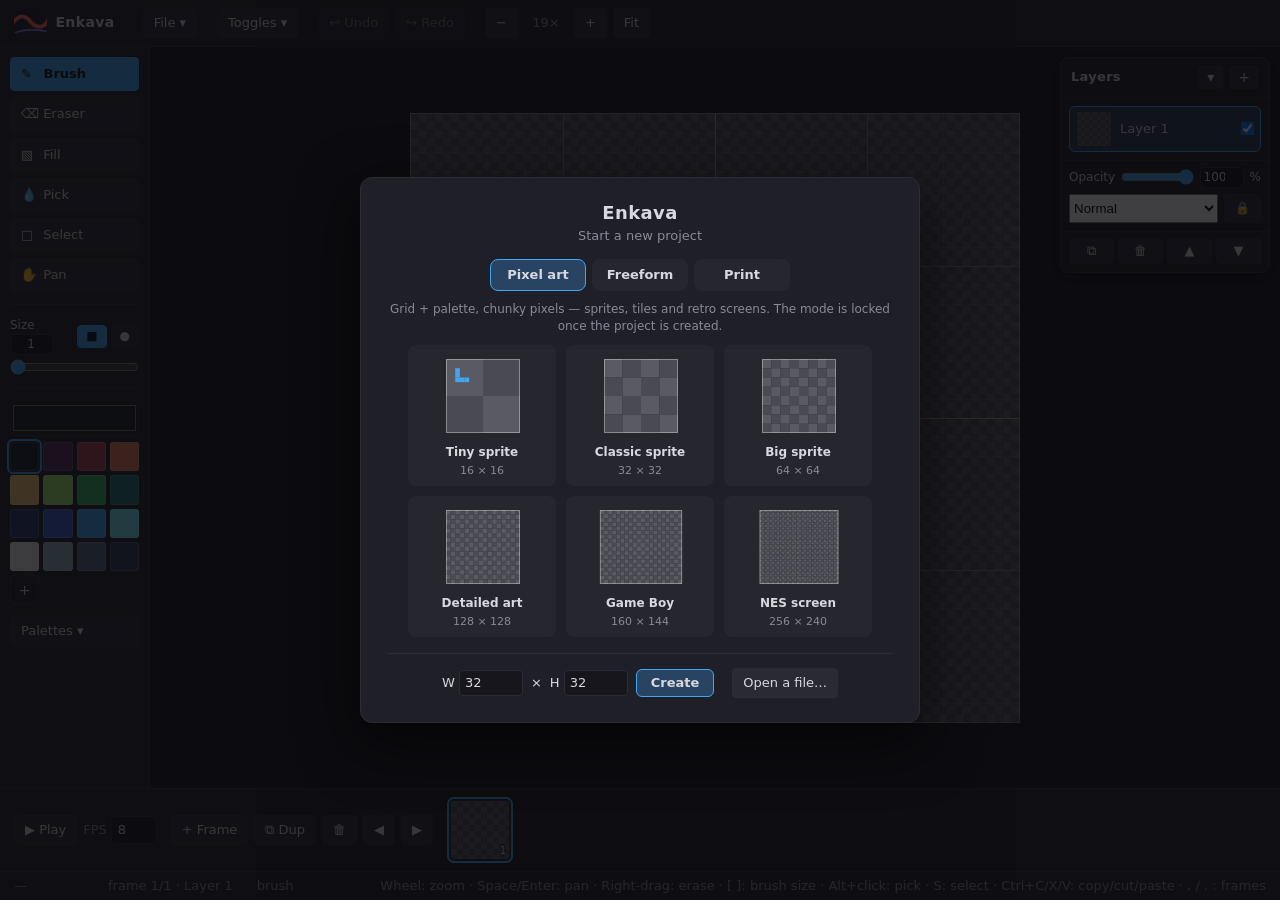
==== app.html @ e66f68aa "Enkava rebrand: landing page, in-app naming, topbar logo, README, LICENSE" ====
<!DOCTYPE html>
<html lang="en">
<head>
<meta charset="utf-8">
<meta name="viewport" content="width=device-width, initial-scale=1">
<title>Enkava</title>
<!-- Inline SVG favicon (the Enkava wave on brand persimmon) — no extra file
     to deploy, and no 404 for /favicon.ico. -->
<link rel="icon" href='data:image/svg+xml,<svg xmlns="http://www.w3.org/2000/svg" viewBox="0 0 32 32"><rect width="32" height="32" rx="7" fill="%23FF5A2C"/><path d="M6 22 C12 10 20 10 26 20" stroke="white" stroke-width="4" fill="none" stroke-linecap="round"/></svg>'>
<link rel="stylesheet" href="style.css">
</head>
<body>
<header id="topbar">
  <h1 id="brand"><img class="brand-logo" src="logo.png" alt=""> Enkava</h1>
  <div class="group" id="file-wrap">
    <button id="btn-file" title="New, save, and load projects">File &#9662;</button>
    <div id="file-menu" hidden>
      <div class="menu-row" id="mode-row" title="Locked once the project is created. Pixel art: grid, palette, chunky pixels. Freeform: smooth painting. Print: freeform sized for paper, with CMYK feedback">
        <label><input type="radio" id="mode-pixel" name="new-mode" checked> Pixel art</label>
        <label><input type="radio" id="mode-free" name="new-mode"> Freeform</label>
        <label><input type="radio" id="mode-print" name="new-mode"> Print</label>
      </div>
      <div class="menu-row" id="print-dpi-row" hidden>
        <label title="Print resolution — 300 DPI is the photo-print standard">DPI
          <select id="sel-print-dpi">
            <option value="150">150</option>
            <option value="300" selected>300</option>
            <option value="600">600</option>
          </select>
        </label>
      </div>
      <select id="sel-preset" title="Common canvas sizes — picking one fills in W and H">
        <option value="">Size preset&hellip;</option>
        <optgroup label="Sprites &amp; tiles">
          <option value="8x8">8 × 8 — tiny sprite / tile</option>
          <option value="16x16">16 × 16 — classic sprite</option>
          <option value="32x32">32 × 32 — standard sprite</option>
          <option value="64x64">64 × 64 — large sprite</option>
          <option value="128x128">128 × 128 — XL sprite / portrait</option>
        </optgroup>
        <optgroup label="Retro screens">
          <option value="160x144">160 × 144 — Game Boy</option>
          <option value="240x160">240 × 160 — Game Boy Advance</option>
          <option value="256x224">256 × 224 — SNES</option>
          <option value="256x240">256 × 240 — NES</option>
          <option value="320x240">320 × 240 — QVGA / early PC</option>
        </optgroup>
        <optgroup label="Modern &amp; HD">
          <option value="320x180">320 × 180 — 16:9 pixel-art scene</option>
          <option value="640x360">640 × 360 — 16:9 scene, large</option>
          <option value="1280x720">1280 × 720 — HD</option>
          <option value="1920x1080">1920 × 1080 — Full HD</option>
          <option value="3840x2160">3840 × 2160 — 4K</option>
          <option value="7680x4320">7680 × 4320 — 8K (max)</option>
        </optgroup>
      </select>
      <div class="menu-row">
        <label>W <input id="inp-w" type="number" min="1" max="7680" value="32"></label>
        <label>H <input id="inp-h" type="number" min="1" max="4320" value="32"></label>
        <button id="btn-new">New</button>
      </div>
      <hr>
      <button id="btn-save" class="menu-item" title="Save project as a JSON file (Ctrl+S)">Save project</button>
      <button id="btn-load" class="menu-item" title="Load a saved project, or import a PNG/JPEG to work from — the image becomes a new project in the mode picked above">Load / import image&hellip;</button>
      <hr>
      <div class="menu-row">
        <button id="btn-export" class="menu-item" title="All frames as one PNG sprite sheet">Export sheet (PNG)</button>
        <label title="Sheet layout: columns per row (0 = all frames in one strip)">Cols <input id="inp-cols" type="number" min="0" max="99" value="0"></label>
      </div>
      <button id="btn-export-gif" class="menu-item" title="Animated GIF at the preview FPS — plays anywhere, but caps at 256 colors with hard transparency (smooth freeform art will band; APNG is the lossless option)">Export GIF</button>
      <button id="btn-export-apng" class="menu-item" title="Animated PNG at the preview FPS — lossless, keeps transparency">Export APNG</button>
      <button id="btn-export-video" class="menu-item" title="Record to MP4 or WebM (whichever this browser encodes); transparency becomes dark gray">Export video</button>
      <button id="btn-export-zip" class="menu-item" title="Each frame as its own PNG, zipped — for video editors and game engines">Export frames (ZIP)</button>
      <input id="inp-file" type="file" accept=".json,application/json,image/png,image/jpeg" hidden>
    </div>
  </div>
  <div class="group" id="toggles-wrap">
    <button id="btn-toggles" title="Show or hide parts of the workspace">Toggles &#9662;</button>
    <div id="toggles-menu" hidden>
      <label title="The tool, brush &amp; color panel on the left"><input type="checkbox" id="chk-show-tools" checked> Tool panel</label>
      <label title="The floating layers panel"><input type="checkbox" id="chk-show-layers" checked> Layers panel</label>
      <label title="The frame strip along the bottom"><input type="checkbox" id="chk-show-anim" checked> Animation panel</label>
      <label title="Small always-playing preview in a floating panel — the main canvas plays too"><input type="checkbox" id="chk-preview"> Preview popup</label>
      <hr>
      <label title="Ghost of the previous frame under the canvas (O)"><input type="checkbox" id="chk-onion-prev" checked> Ghost previous frame</label>
      <label title="Ghost of the next frame too"><input type="checkbox" id="chk-onion-next"> Ghost next frame</label>
      <button id="btn-onion-cfg" class="menu-item" title="Onion skin settings — how many frames to ghost, their opacity, and the prev/next tint colors">Onion settings&hellip;</button>
      <label title="Crosshair guides through the canvas center (X)"><input type="checkbox" id="chk-origin" checked> Origin crosshair</label>
      <label id="proof-row" title="Preview the canvas through a process-ink (CMYK) simulation — approximately how it will look printed"><input type="checkbox" id="chk-proof"> Print proof</label>
      <hr>
      <label title="Ruler along the top edge — the button at its corner switches px / inches / cm"><input type="checkbox" id="chk-ruler-top"> Top ruler</label>
      <label title="Ruler along the bottom edge"><input type="checkbox" id="chk-ruler-bottom"> Bottom ruler</label>
      <label title="Ruler along the left edge"><input type="checkbox" id="chk-ruler-left"> Left ruler</label>
      <label title="Ruler along the right edge"><input type="checkbox" id="chk-ruler-right"> Right ruler</label>
    </div>
  </div>
  <div class="group">
    <button id="btn-undo" title="Undo (Ctrl+Z)" disabled>&#8617; Undo</button>
    <button id="btn-redo" title="Redo (Ctrl+Y)" disabled>&#8618; Redo</button>
  </div>
  <div class="group">
    <button id="btn-zoom-out" title="Zoom out (-)">&minus;</button>
    <span id="zoom-label">16&times;</span>
    <button id="btn-zoom-in" title="Zoom in (+)">+</button>
    <button id="btn-fit" title="Fit canvas to view (0)">Fit</button>
  </div>
</header>
<main>
  <aside id="toolbar">
    <button class="tool active" data-tool="brush" title="Brush (B)"><span class="icon">&#9998;</span> Brush</button>
    <button class="tool" data-tool="eraser" title="Eraser (E)"><span class="icon">&#9003;</span> Eraser</button>
    <button class="tool" data-tool="smudge" title="Smudge (U) — drags the colors already on the layer; the Strength slider sets how far they carry"><span class="icon">&#9757;</span> Smudge</button>
    <button class="tool" data-tool="fill" title="Fill bucket (G)"><span class="icon">&#9639;</span> Fill</button>
    <button class="tool" data-tool="eyedropper" title="Eyedropper (I)"><span class="icon">&#128167;</span> Pick</button>
    <button class="tool" data-tool="select" title="Select a rectangle (S) — drag inside it to move; Ctrl+C/X/V copy/cut/paste onto any frame or layer"><span class="icon">&#9633;</span> Select</button>
    <button class="tool" data-tool="pan" title="Drag the canvas around (H — or hold Space or Enter with any tool)"><span class="icon">&#9995;</span> Pan</button>
    <hr>
    <div id="brush-box" title="Brush &amp; eraser size — [ and ] to adjust">
      <button id="btn-brush-lib" title="Open the brush library — pick a texture brush or import your own tip image">Brush: Round &#9662;</button>
      <div id="brush-row">
        <span>Size <input id="size-num" class="num" type="number" min="1" max="256" value="1"></span>
        <span id="brush-shapes">
          <button id="shape-square" class="shape active" title="Square tip">&#9632;</button>
          <button id="shape-circle" class="shape" title="Round tip">&#9679;</button>
        </span>
      </div>
      <input id="inp-brush-size" type="range" min="1" max="64" value="1">
      <div class="brush-sub free-only" id="opacity-box" title="Stroke opacity — one stroke never builds up past this">
        <span>Opacity <input id="opacity-num" class="num" type="number" min="1" max="100" value="100">%</span>
        <input id="inp-brush-opacity" type="range" min="1" max="100" value="100">
      </div>
      <div class="brush-sub free-only" id="strength-box" hidden title="Smudge strength — how far color drags along the stroke; low is a gentle blur, high pulls a long smear">
        <span>Strength <input id="strength-num" class="num" type="number" min="1" max="100" value="50">%</span>
        <input id="inp-smudge-strength" type="range" min="1" max="100" value="50">
      </div>
      <div class="brush-sub free-only" id="hardness-box" title="Tip edge: 100% = hard round, low = soft airbrush (round brush only)">
        <span>Hardness <input id="hardness-num" class="num" type="number" min="0" max="100" value="80">%</span>
        <input id="inp-brush-hardness" type="range" min="0" max="100" value="80">
      </div>
      <div class="brush-sub free-only" title="Fill tolerance — how far a color may differ from the clicked one and still be filled over (raise it to flow past soft edges)">
        <span>Fill tolerance <input id="tolerance-num" class="num" type="number" min="0" max="100" value="12">%</span>
        <input id="inp-fill-tol" type="range" min="0" max="100" value="12">
      </div>
    </div>
    <hr>
    <label id="color-well" title="Current color">
      <input id="inp-color" type="color" value="#1a1c2c">
    </label>
    <div id="cmyk-readout"></div>
    <div id="palette" title="Left-click: select · Double-click: edit · Drag: reorder · Right-click: remove"></div>
    <!-- Invisible picker for editing a swatch in place (double-click). It sits
         here so the native popup opens next to the strip it's editing. -->
    <input id="inp-swatch-edit" type="color" tabindex="-1" aria-hidden="true">
    <button id="btn-palette-lib" title="Open the palette library — switch, save, and import color palettes">Palettes &#9662;</button>
  </aside>
  <div id="canvas-wrap">
    <canvas id="view"></canvas>
    <button id="ruler-unit-left" class="ruler-unit" hidden title="Left ruler units — click to cycle px / inches / cm">px</button>
    <button id="ruler-unit-top" class="ruler-unit" hidden title="Top ruler units — click to cycle px / inches / cm">px</button>
    <button id="ruler-unit-right" class="ruler-unit" hidden title="Right ruler units — click to cycle px / inches / cm">px</button>
    <button id="ruler-unit-bottom" class="ruler-unit" hidden title="Bottom ruler units — click to cycle px / inches / cm">px</button>
    <div id="select-bar" hidden>
      <span id="sel-dims">
        <label title="Selection width in art pixels — type a value to set it exactly (resizes about the center)">W <input id="inp-sel-w" class="num" type="number" min="1" step="0.1"></label>
        <label title="Selection height in art pixels — type a value to set it exactly (resizes about the center)">H <input id="inp-sel-h" class="num" type="number" min="1" step="0.1"></label>
        <label title="Rotation in degrees — updates live while the knob turns; type a value to set it exactly">&#8736; <input id="inp-sel-angle" class="num" type="number" step="1">&deg;</label>
      </span>
      <button id="btn-sel-rotl" title="Rotate 90&deg; counter-clockwise">&#8634;</button>
      <button id="btn-sel-rotr" title="Rotate 90&deg; clockwise">&#8635;</button>
      <button id="btn-sel-fliph" title="Flip horizontally">&#8596;</button>
      <button id="btn-sel-flipv" title="Flip vertically">&#8597;</button>
      <button id="btn-sel-copy" title="Copy (Ctrl+C)">Copy</button>
      <button id="btn-sel-cut" title="Cut (Ctrl+X)">Cut</button>
      <button id="btn-sel-del" title="Clear the selected pixels (Del)">Clear</button>
      <button id="btn-sel-commit" title="Place the floating selection (Enter, or click outside it)">&#10003;</button>
      <button id="btn-sel-cancel" title="Cancel / deselect (Esc or right-click)">&#10005;</button>
    </div>
    <div id="brush-panel" hidden>
      <div id="brush-head">
        <span>Brushes</span>
        <button id="btn-brush-import" title="Import a PNG or JPEG as a brush tip — white/opaque paints, black/transparent doesn't">+</button>
        <button id="btn-brush-close" title="Close the brush library">&#10005;</button>
      </div>
      <div id="brush-tabs">
        <button id="tab-bitmap" class="active" title="Bitmap brushes paint pixels">Bitmap</button>
        <button id="tab-vector" title="Vector pens record editable strokes on vector layers">Vector</button>
      </div>
      <div id="brush-list"></div>
      <input id="inp-brush-file" type="file" accept="image/png,image/jpeg" hidden>
    </div>
    <div id="palette-panel" hidden>
      <div id="palette-head">
        <span>Palettes</span>
        <button id="btn-pal-import" title="Import a palette file — Lospec .hex (one hex color per line) or GIMP .gpl">+</button>
        <button id="btn-pal-close" title="Close the palette library">&#10005;</button>
      </div>
      <div id="palette-list"></div>
      <div id="palette-foot">
        <button id="btn-pal-new" title="Start a new palette, seeded with the current color">+ New</button>
        <button id="btn-pal-save" title="Save the current swatch strip as a new palette">Save as&#8230;</button>
        <button id="btn-pal-export" title="Download the current strip as a Lospec .hex file">Export</button>
      </div>
      <input id="inp-pal-file" type="file" accept=".hex,.gpl,.txt,text/plain" hidden>
    </div>
    <div id="preview-panel" hidden>
      <div id="preview-head">
        <span>Preview</span>
        <button id="btn-preview-close" title="Close the preview panel">&#10005;</button>
      </div>
      <canvas id="preview"></canvas>
    </div>
    <div id="onion-panel" hidden>
      <div class="onion-row" title="How many neighboring frames to ghost in each direction — farther frames fade progressively">
        <span>Frames <input id="onion-frames-num" class="num" type="number" min="1" max="8" value="1"></span>
        <input id="inp-onion-frames" type="range" min="1" max="8" value="1">
      </div>
      <div class="onion-row" title="How visible the nearest ghost is — farther frames fade down from here">
        <span>Opacity <input id="onion-opacity-num" class="num" type="number" min="5" max="100" value="45">%</span>
        <input id="inp-onion-opacity" type="range" min="5" max="100" value="45">
      </div>
      <div id="onion-colors">
        <label title="Tint for frames BEFORE the current one">Prev <input id="inp-onion-prev-color" type="color" value="#ff5a5a"></label>
        <label title="Tint for frames AFTER the current one">Next <input id="inp-onion-next-color" type="color" value="#5aaaff"></label>
      </div>
    </div>
    <div id="layers-panel">
      <div id="layers-head">
        <span>Layers</span>
        <button id="btn-layers-collapse" title="Collapse / expand the panel">&#9662;</button>
        <button id="btn-layer-add" title="Add a layer above the current one">+</button>
      </div>
      <div id="layers"></div>
      <div id="layer-adjust">
        <label title="This layer's opacity — how strongly it shows over the layers below (all frames)">Opacity
          <input id="inp-layer-opacity" type="range" min="0" max="100" value="100">
          <input id="layer-opacity-num" class="num" type="number" min="0" max="100" value="100">%
        </label>
        <div id="layer-adjust-row">
          <select id="sel-layer-blend" title="Blend mode — how this layer's colors mix with the layers below">
            <option value="normal">Normal</option>
            <option value="multiply">Multiply</option>
            <option value="screen">Screen</option>
            <option value="overlay">Overlay</option>
          </select>
          <button id="btn-layer-lock" title="Alpha lock — paint only lands where this layer already has pixels; transparency can't change">&#128274;</button>
        </div>
      </div>
      <div class="layer-controls">
        <button id="btn-layer-dup" title="Duplicate the current layer">&#10697;</button>
        <button id="btn-layer-del" title="Delete the current layer from every frame">&#128465;</button>
        <button id="btn-layer-up" title="Move the current layer up">&#9650;</button>
        <button id="btn-layer-down" title="Move the current layer down">&#9660;</button>
        <button id="btn-layer-raster" title="Rasterize this vector layer — strokes become plain pixels on every frame (one-way; can't be undone)">&#9998;&#8594;&#9638;</button>
      </div>
    </div>
  </div>
</main>
<div id="framebar">
  <div class="group">
    <button id="btn-play" title="Play / pause the animation in the canvas (P)">&#9654; Play</button>
    <label class="fps" title="Playback speed, frames per second">FPS <input id="inp-fps" type="number" min="1" max="60" value="8"></label>
  </div>
  <div class="group">
    <button id="btn-frame-add" title="Add blank frame after current (N)">+ Frame</button>
    <button id="btn-frame-dup" title="Duplicate current frame (D)">&#10697; Dup</button>
    <button id="btn-frame-del" title="Delete current frame (Del)">&#128465;</button>
    <button id="btn-frame-left" title="Move frame left">&#9664;</button>
    <button id="btn-frame-right" title="Move frame right">&#9654;</button>
  </div>
  <div id="frames"></div>
</div>
<footer id="statusbar">
  <span id="st-coords">&mdash;</span>
  <span id="st-frame">frame 1/1</span>
  <span id="st-tool">brush</span>
  <span id="st-hint">Wheel: zoom &middot; Space/Enter: pan &middot; Right-drag: erase &middot; [ ]: brush size &middot; Alt+click: pick &middot; S: select &middot; Ctrl+C/X/V: copy/cut/paste &middot; , / . : frames</span>
</footer>
<!-- Start screen: shown on boot instead of dropping the user onto a ready-
     made canvas. Picking a preset card (or Create / opening a file) makes
     the project and dismisses it; the app machinery boots underneath. -->
<div id="start-screen" hidden>
  <div id="start-card">
    <h1>Enkava</h1>
    <p id="start-sub">Start a new project</p>
    <div id="start-tabs">
      <button id="start-tab-pixel" class="active">Pixel art</button>
      <button id="start-tab-free">Freeform</button>
      <button id="start-tab-print">Print</button>
    </div>
    <p id="start-blurb"></p>
    <div id="start-print-opts" hidden>
      <label title="How sizes are entered and shown">Units
        <select id="start-unit">
          <option value="in">inches</option>
          <option value="cm">cm</option>
        </select>
      </label>
      <label title="Print resolution — 300 DPI is the standard for photo-quality prints">DPI
        <select id="start-dpi">
          <option value="150">150 draft</option>
          <option value="300" selected>300 standard</option>
          <option value="600">600 fine</option>
        </select>
      </label>
    </div>
    <div id="start-presets"></div>
    <div id="start-custom">
      <label>W <input id="start-w" type="number" min="1" max="7680"></label>
      <span>&times;</span>
      <label>H <input id="start-h" type="number" min="1" max="4320"></label>
      <button id="btn-start-create">Create</button>
      <button id="btn-start-load" title="Open a saved project (.json) or import a PNG / JPEG">Open a file&hellip;</button>
    </div>
  </div>
</div>
<script src="export.js"></script>
<script src="app.js"></script>
</body>
</html>
---- style.css ----
:root {
  --bg: #16161c;
  --panel: #1f1f28;
  --panel-edge: #2c2c38;
  --text: #d8d8e0;
  --text-dim: #8a8a98;
  --accent: #41a6f6;
}

* { margin: 0; padding: 0; box-sizing: border-box; }

html, body { height: 100%; }

body {
  display: flex;
  flex-direction: column;
  background: var(--bg);
  color: var(--text);
  font: 13px/1.4 system-ui, sans-serif;
  user-select: none;
  overflow: hidden;
  /* Touch screens: buttons respond instantly, double-tap can't zoom the
     page. The canvas opts out of ALL browser gestures separately (#view
     touch-action:none) — pinch/pan there is handled by the app itself. */
  touch-action: manipulation;
}

/* ---------- top bar ---------- */
#topbar {
  display: flex;
  align-items: center;
  gap: 20px;
  padding: 8px 14px;
  background: var(--panel);
  border-bottom: 1px solid var(--panel-edge);
}

#topbar h1 {
  display: flex;
  align-items: center;
  gap: 8px;
  font-size: 14px;
  font-weight: 600;
  letter-spacing: 0.4px;
  margin-right: 8px;
}

/* "For now" brand mark: the Enkava wave, shown as a small rounded tile. */
.brand-logo {
  height: 24px;
  width: auto;
  border-radius: 5px;
  display: block;
}

.group {
  display: flex;
  align-items: center;
  gap: 6px;
}

/* pushes this group (and everything after it) to the right edge */
.group.push { margin-left: auto; }

/* ---------- topbar dropdown menus (File, Toggles) ---------- */
#file-wrap, #toggles-wrap { position: relative; }

#file-menu, #toggles-menu {
  position: absolute;
  top: calc(100% + 6px);
  left: 0;
  z-index: 10;
  display: flex;
  flex-direction: column;
  gap: 6px;
  padding: 8px;
  background: var(--panel);
  border: 1px solid var(--panel-edge);
  border-radius: 6px;
  box-shadow: 0 4px 16px rgba(0, 0, 0, 0.5);
  white-space: nowrap;
}

#file-menu[hidden], #toggles-menu[hidden] { display: none; }

#file-menu hr, #toggles-menu hr {
  border: none;
  border-top: 1px solid var(--panel-edge);
}

/* Toggles menu: one checkbox row per hideable panel / canvas guide. */
#toggles-menu label {
  display: flex;
  align-items: center;
  gap: 6px;
  cursor: pointer;
}

#file-menu .menu-row {
  display: flex;
  align-items: center;
  gap: 6px;
}

#file-menu .menu-item, #toggles-menu .menu-item { text-align: left; }

/* New-project mode picker: two radio labels side by side */
#mode-row { justify-content: space-between; }
#mode-row label {
  display: flex;
  align-items: center;
  gap: 4px;
  cursor: pointer;
}

#file-menu select {
  padding: 5px 6px;
  background: var(--bg);
  border: 1px solid var(--panel-edge);
  border-radius: 4px;
  color: var(--text);
  font: inherit;
}

.group label {
  display: flex;
  align-items: center;
  gap: 4px;
  color: var(--text-dim);
}

input[type="number"] {
  width: 52px;
  padding: 4px 6px;
  background: var(--bg);
  border: 1px solid var(--panel-edge);
  border-radius: 4px;
  color: var(--text);
  font: inherit;
}

button {
  padding: 5px 10px;
  background: #2a2a35;
  border: 1px solid var(--panel-edge);
  border-radius: 4px;
  color: var(--text);
  font: inherit;
  cursor: pointer;
}

button:hover:not(:disabled) { background: #343442; }
button:disabled { opacity: 0.4; cursor: default; }

#zoom-label {
  min-width: 44px;
  text-align: center;
  color: var(--text-dim);
  font-variant-numeric: tabular-nums;
}

/* ---------- main layout ---------- */
main {
  flex: 1;
  display: flex;
  min-height: 0;
}

/* Panels hidden from the Toggles menu. Their display:flex rules would beat
   the [hidden] attribute's default styling, so spell it out. */
#toolbar[hidden], #layers-panel[hidden], #framebar[hidden] { display: none; }

#toolbar {
  width: 150px;
  padding: 10px;
  display: flex;
  flex-direction: column;
  gap: 6px;
  background: var(--panel);
  border-right: 1px solid var(--panel-edge);
  overflow-y: auto;
}

#toolbar hr {
  border: none;
  border-top: 1px solid var(--panel-edge);
  margin: 6px 0;
}

.tool {
  text-align: left;
  padding: 7px 10px;
}

.tool .icon { display: inline-block; width: 18px; }

.tool.active {
  background: var(--accent);
  border-color: var(--accent);
  color: #0c0c12;
  font-weight: 600;
}

/* Brush size + tip shape (shared by the brush and eraser tools) */
#brush-box {
  display: flex;
  flex-direction: column;
  gap: 4px;
  font-size: 12px;
}

#brush-row {
  display: flex;
  align-items: center;
  justify-content: space-between;
}

#brush-shapes { display: flex; gap: 4px; }

.shape {
  padding: 2px 8px;
  line-height: 1.4;
}

.shape.active {
  background: var(--accent);
  border-color: var(--accent);
  color: #0c0c12;
}

#inp-brush-size {
  width: 100%;
  margin: 0;
  accent-color: var(--accent);
}

/* Freeform-only stroke settings; pixel mode hides them (and freeform hides
   the square/circle tip toggle — freeform tips are always round). */
.brush-sub {
  display: none;
  flex-direction: column;
  gap: 2px;
}
body.mode-free .brush-sub { display: flex; }
body.mode-free #brush-shapes { display: none; }

.brush-sub input[type="range"] {
  width: 100%;
  margin: 0;
  accent-color: var(--accent);
}

#color-well input[type="color"] {
  width: 100%;
  height: 36px;
  padding: 0;
  border: 1px solid var(--panel-edge);
  border-radius: 4px;
  background: none;
  cursor: pointer;
}

#palette {
  display: grid;
  grid-template-columns: repeat(4, 1fr);
  gap: 4px;
}

.swatch {
  aspect-ratio: 1;
  padding: 0;
  border: 1px solid rgba(255, 255, 255, 0.15);
  border-radius: 3px;
}

.swatch.active {
  outline: 2px solid var(--accent);
  outline-offset: 1px;
}

/* ---------- floating preview popup (playback happens in the main canvas;
              this optional panel is a small always-visible loop monitor) ---------- */
#preview-panel {
  position: absolute;
  left: 10px;
  bottom: 10px;
  width: 200px;
  display: flex;
  flex-direction: column;
  background: rgba(31, 31, 40, 0.95);
  border: 1px solid var(--panel-edge);
  border-radius: 8px;
  box-shadow: 0 4px 16px rgba(0, 0, 0, 0.5);
  z-index: 6;
  overflow: hidden;
}

#preview-panel[hidden] { display: none; }

#preview-head {
  display: flex;
  align-items: center;
  gap: 6px;
  padding: 6px 10px;
  border-bottom: 1px solid var(--panel-edge);
  cursor: grab;        /* the header doubles as the panel's drag handle */
  touch-action: none;
}

#preview-head:active { cursor: grabbing; }

#preview-head span {
  flex: 1;
  font-weight: 600;
  letter-spacing: 0.3px;
}

#preview-head button {
  padding: 2px 8px;
  font-size: 14px;
  line-height: 1.2;
}

#preview {
  width: 100%;
  /* canvas keeps its own aspect ratio; upscale stays crisp */
  image-rendering: pixelated;
  background: repeating-conic-gradient(#4a4a52 0% 25%, #5a5a63 0% 50%) 0 0 / 12px 12px;
}

/* Freeform projects interpolate the preview instead of showing fat pixels. */
#preview.smooth { image-rendering: auto; }

/* ---------- selection action bar ---------- */
#select-bar {
  position: absolute;
  top: 10px;
  left: 50%;
  transform: translateX(-50%);
  display: flex;
  gap: 4px;
  padding: 6px 8px;
  background: rgba(31, 31, 40, 0.95);
  border: 1px solid var(--panel-edge);
  border-radius: 8px;
  box-shadow: 0 4px 16px rgba(0, 0, 0, 0.5);
  z-index: 5;
  white-space: nowrap;
}

#select-bar[hidden] { display: none; }

#select-bar button {
  padding: 4px 8px;
  font-size: 13px;
}

/* W / H / angle readout + manual entry — freeform only (typing a size would
   resample pixel art, which that mode deliberately never does). */
#sel-dims {
  display: none;
  align-items: center;
  gap: 8px;
  margin-right: 6px;
  color: var(--text-dim);
}

body.mode-free #sel-dims { display: flex; }

#sel-dims label {
  display: flex;
  align-items: center;
  gap: 4px;
  white-space: nowrap;
}

/* ---------- slider number boxes (exact-value entry on every slider) ---------- */
input.num {
  width: 44px;
  padding: 1px 3px;
  font: inherit;
  font-size: 12px;
  text-align: right;
  color: var(--text);
  background: rgba(0, 0, 0, 0.35);
  border: 1px solid var(--panel-edge);
  border-radius: 4px;
}

input.num:focus {
  outline: none;
  border-color: var(--accent);
}

/* ---------- brush library panel (floating overlay, Procreate-style) ---------- */
#brush-panel {
  position: absolute;
  top: 10px;
  left: 10px;
  width: 208px;
  max-height: calc(100% - 20px);
  display: flex;
  flex-direction: column;
  background: rgba(31, 31, 40, 0.95);
  border: 1px solid var(--panel-edge);
  border-radius: 8px;
  box-shadow: 0 4px 16px rgba(0, 0, 0, 0.5);
  z-index: 6; /* above the layers panel when they overlap */
  overflow: hidden;
}

#brush-panel[hidden] { display: none; }

#brush-head {
  display: flex;
  align-items: center;
  gap: 6px;
  padding: 8px 10px;
  border-bottom: 1px solid var(--panel-edge);
  cursor: grab;        /* the header doubles as the panel's drag handle */
  touch-action: none;
}

#brush-head:active { cursor: grabbing; }

#brush-head span {
  flex: 1;
  font-weight: 600;
  letter-spacing: 0.3px;
}

#brush-head button {
  padding: 2px 8px;
  font-size: 14px;
  line-height: 1.2;
}

/* Bitmap / Vector engine tabs (Phase 8a) — segmented control under the
   header; the active side gets the accent card treatment like brush rows. */
#brush-tabs {
  display: flex;
  gap: 4px;
  padding: 6px 8px 0;
}

#brush-tabs button {
  flex: 1;
  padding: 4px 0;
  font-size: 12px;
  font-weight: 600;
  background: #26262f;
  border: 1px solid transparent;
  border-radius: 6px;
}

#brush-tabs button:hover { background: #2a2a35; }

#brush-tabs button.active {
  background: rgba(65, 166, 246, 0.28);
  border-color: var(--accent);
}

#brush-list {
  display: flex;
  flex-direction: column;
  gap: 6px;
  padding: 8px;
  overflow-y: auto;
}

#brush-list .brush {
  position: relative;
  padding: 4px 6px 6px;
  border: 1px solid transparent;
  border-radius: 6px;
  background: #26262f; /* dark card so the white stroke swatch reads */
  cursor: pointer;
}

#brush-list .brush:hover { background: #2a2a35; }

#brush-list .brush.active {
  background: rgba(65, 166, 246, 0.28); /* the Procreate-blue selected card */
  border-color: var(--accent);
}

#brush-list .brush span {
  display: block;
  margin-bottom: 2px;
  font-size: 12px;
  font-weight: 600;
}

#brush-list .brush-swatch {
  display: block;
  width: 100%;
}

#brush-list .brush-del {
  position: absolute;
  top: 4px;
  right: 4px;
  padding: 0 6px;
  font-size: 11px;
  line-height: 1.6;
}

/* The library opener lives in the brush box, freeform only. */
#btn-brush-lib {
  display: none;
  width: 100%;
  margin-bottom: 6px;
  text-align: left;
}

body.mode-free #btn-brush-lib { display: block; }

/* Rasterize-layer is a vector-layer command — freeform projects only. */
#btn-layer-raster { display: none; }
body.mode-free #btn-layer-raster { display: inline-block; }

/* ---------- palette library panel (to-do #8) — the brush library's twin ---------- */

/* The strip ends in an explicit "+ add current color" cell: named palettes
   are curated (painting no longer appends — see addUsedColor), so adding
   a color has to be a deliberate act. */
.swatch-add {
  background: none;
  font-size: 14px;
  line-height: 1;
  border-style: dashed;
}

/* Drop-slot highlight while a swatch is being drag-reordered. */
.swatch.drop {
  outline: 2px dashed var(--accent);
  outline-offset: 1px;
}

/* The in-place swatch editor: invisible but NOT display:none — some
   browsers refuse to open a picker for an element that has no box. */
#inp-swatch-edit {
  position: absolute;
  width: 1px;
  height: 1px;
  opacity: 0;
  pointer-events: none;
  border: 0;
  padding: 0;
}

#btn-palette-lib {
  width: 100%;
  margin-top: 6px;
  text-align: left;
}

#palette-panel {
  position: absolute;
  top: 10px;
  left: 10px;
  width: 208px;
  max-height: calc(100% - 20px);
  display: flex;
  flex-direction: column;
  background: rgba(31, 31, 40, 0.95);
  border: 1px solid var(--panel-edge);
  border-radius: 8px;
  box-shadow: 0 4px 16px rgba(0, 0, 0, 0.5);
  z-index: 6; /* same layer as the brush panel — last opened wins by DOM order */
  overflow: hidden;
}

#palette-panel[hidden] { display: none; }

#palette-head {
  display: flex;
  align-items: center;
  gap: 6px;
  padding: 8px 10px;
  border-bottom: 1px solid var(--panel-edge);
  cursor: grab;        /* the header doubles as the panel's drag handle */
  touch-action: none;
}

#palette-head:active { cursor: grabbing; }

#palette-head span {
  flex: 1;
  font-weight: 600;
  letter-spacing: 0.3px;
}

#palette-head button {
  padding: 2px 8px;
  font-size: 14px;
  line-height: 1.2;
}

#palette-list {
  display: flex;
  flex-direction: column;
  gap: 6px;
  padding: 8px;
  overflow-y: auto;
}

#palette-list .pal {
  position: relative;
  padding: 4px 6px 6px;
  border: 1px solid transparent;
  border-radius: 6px;
  background: #26262f;
  cursor: pointer;
}

#palette-list .pal:hover { background: #2a2a35; }

#palette-list .pal.active {
  background: rgba(65, 166, 246, 0.28); /* the Procreate-blue selected card */
  border-color: var(--accent);
}

#palette-list .pal > span {
  display: block;
  margin-bottom: 3px;
  font-size: 12px;
  font-weight: 600;
}

#palette-list .pal-chips {
  display: flex;
  flex-wrap: wrap;
  gap: 2px;
  font-size: 11px;
  color: #888;
}

#palette-list .pal-chips i {
  width: 10px;
  height: 10px;
  border-radius: 2px;
  border: 1px solid rgba(255, 255, 255, 0.12);
}

#palette-list .pal-del {
  position: absolute;
  top: 4px;
  right: 4px;
  padding: 0 6px;
  font-size: 11px;
  line-height: 1.6;
}

#palette-foot {
  display: flex;
  gap: 4px;
  padding: 8px;
  border-top: 1px solid var(--panel-edge);
}

#palette-foot button {
  flex: 1;
  padding: 4px 0;
  font-size: 11px;
}

/* ---- Start screen: modal project chooser shown on boot ---- */

#start-screen {
  position: fixed;
  inset: 0;
  z-index: 50;               /* above every floating panel */
  display: flex;
  align-items: center;
  justify-content: center;
  background: rgba(10, 10, 14, 0.78);
}

#start-screen[hidden] { display: none; }

#start-card {
  width: min(560px, 92vw);
  max-height: 92vh;
  overflow-y: auto;
  padding: 22px 26px 24px;
  background: var(--panel);
  border: 1px solid var(--panel-edge);
  border-radius: 12px;
  box-shadow: 0 18px 60px rgba(0, 0, 0, 0.55);
  text-align: center;
}

#start-card h1 { font-size: 18px; letter-spacing: 0.4px; }

#start-sub {
  margin: 2px 0 14px;
  color: var(--text-dim);
}

#start-tabs {
  display: flex;
  gap: 6px;
  max-width: 300px;
  margin: 0 auto 10px;
}

#start-tabs button {
  flex: 1;
  padding: 6px 0;
  font-size: 13px;
  font-weight: 600;
  background: #26262f;
  border: 1px solid transparent;
  border-radius: 8px;
}

#start-tabs button:hover { background: #2a2a35; }

#start-tabs button.active {
  background: rgba(65, 166, 246, 0.28);
  border-color: var(--accent);
}

#start-blurb {
  min-height: 2.6em;
  margin-bottom: 10px;
  color: var(--text-dim);
  font-size: 12px;
}

#start-presets {
  display: flex;
  flex-wrap: wrap;
  gap: 10px;
  justify-content: center;
  margin-bottom: 16px;
}

#start-presets .start-preset {
  width: 148px;
  padding: 8px 8px 6px;
  background: #26262f;
  border: 1px solid transparent;
  border-radius: 8px;
  cursor: pointer;
}

#start-presets .start-preset:hover {
  background: #2a2a35;
  border-color: var(--accent);
}

#start-presets .start-preset canvas {
  display: block;
  margin: 0 auto 6px;
}

#start-presets .start-preset b {
  display: block;
  font-size: 12px;
}

#start-presets .start-preset span {
  color: var(--text-dim);
  font-size: 11px;
}

#start-custom {
  display: flex;
  align-items: center;
  justify-content: center;
  gap: 8px;
  border-top: 1px solid var(--panel-edge);
  padding-top: 14px;
}

#start-custom input {
  width: 64px;
  padding: 3px 5px;
}

#start-print-opts {
  display: flex;
  justify-content: center;
  gap: 16px;
  margin-bottom: 10px;
  color: var(--text-dim);
  font-size: 12px;
}

#start-print-opts[hidden] { display: none; }

/* CMYK ink readout under the color well — print projects only. */
#cmyk-readout {
  display: none;
  margin-top: 4px;
  font-size: 11px;
  color: var(--text-dim);
  text-align: center;
}

body.intent-print #cmyk-readout { display: block; }

/* The soft-proof toggle only means something on print projects. (Extra
   specificity: the generic #toggles-menu label rule would win otherwise.) */
#toggles-menu #proof-row { display: none; }
body.intent-print #toggles-menu #proof-row { display: flex; }

/* ---- Ruler unit buttons: one per enabled ruler, at that ruler's corner
   (each ruler owns a different corner so all four can coexist). ---- */
.ruler-unit {
  position: absolute;
  z-index: 6;
  width: 24px;
  height: 22px;
  padding: 0;
  font-size: 10px;
  color: var(--text-dim);
  background: #26262f;
  border: 1px solid var(--panel-edge);
  border-radius: 4px;
}

.ruler-unit:hover { color: var(--text); border-color: var(--accent); }

#ruler-unit-left   { left: 0; top: 0; }         /* left ruler → top-left */
#ruler-unit-top    { right: 0; top: 0; }        /* top ruler → top-right */
#ruler-unit-right  { right: 0; bottom: 0; }     /* right ruler → bottom-right */
#ruler-unit-bottom { left: 0; bottom: 0; }      /* bottom ruler → bottom-left */

/* Playback hides editing chrome — the drawn rulers pause, buttons too. */
#canvas-wrap.playing .ruler-unit { display: none; }

#btn-start-create {
  background: rgba(65, 166, 246, 0.28);
  border: 1px solid var(--accent);
  border-radius: 6px;
  padding: 4px 14px;
  font-weight: 600;
}

#btn-start-load { margin-left: 10px; }

/* The smudge tool only exists in freeform mode. */
body:not(.mode-free) .tool[data-tool="smudge"] { display: none; }

/* JS hides the hardness slider for texture brushes; without this the
   body.mode-free display rule would win over the hidden attribute. */
body.mode-free .brush-sub[hidden] { display: none; }

/* ---------- layers panel (floating overlay, Procreate-style) ---------- */
#layers-panel {
  position: absolute;
  top: 10px;
  right: 10px;
  width: 210px;
  max-height: calc(100% - 20px);
  display: flex;
  flex-direction: column;
  background: rgba(31, 31, 40, 0.95);
  border: 1px solid var(--panel-edge);
  border-radius: 8px;
  box-shadow: 0 4px 16px rgba(0, 0, 0, 0.5);
  z-index: 5;
  overflow: hidden;
}

#layers-head {
  display: flex;
  align-items: center;
  gap: 6px;
  padding: 8px 10px;
  border-bottom: 1px solid var(--panel-edge);
  cursor: grab;        /* the header doubles as the panel's drag handle */
  touch-action: none;  /* let pointer events drive the drag on touch too */
}

#layers-head:active { cursor: grabbing; }

#layers-head span {
  flex: 1;
  font-weight: 600;
  letter-spacing: 0.3px;
}

#layers-head button {
  padding: 2px 8px;
  font-size: 14px;
  line-height: 1.2;
}

#layers-panel.collapsed #layers,
#layers-panel.collapsed #layer-adjust,
#layers-panel.collapsed .layer-controls { display: none; }
#layers-panel.collapsed #layers-head { border-bottom: none; }

#layers {
  display: flex;
  flex-direction: column;
  gap: 4px;
  padding: 8px;
  overflow-y: auto;
}

#layers .layer {
  display: flex;
  align-items: center;
  gap: 8px;
  padding: 4px 6px;
  border: 1px solid transparent;
  border-radius: 6px;
  cursor: pointer;
}

#layers .layer:hover { background: #2a2a35; }

#layers .layer.active {
  background: rgba(65, 166, 246, 0.22);
  border-color: var(--accent);
}

#layers .layer-thumb {
  image-rendering: pixelated;
  /* mini transparency checker behind the layer's content */
  background: repeating-conic-gradient(#4a4a52 0% 25%, #5a5a63 0% 50%) 0 0 / 8px 8px;
  border: 1px solid var(--panel-edge);
  border-radius: 3px;
  flex-shrink: 0;
}

#layers .layer span {
  flex: 1;
  overflow: hidden;
  text-overflow: ellipsis;
  white-space: nowrap;
}

/* Compact non-default markers on a row: "50% M 🔒". The name span flexes;
   badges must not, or long names would squeeze them out entirely. */
#layers .layer .layer-badges {
  flex: none;
  font-size: 10px;
  color: var(--text-dim);
}

/* Appearance controls for the SELECTED layer (opacity / blend / alpha lock) */
#layer-adjust {
  display: flex;
  flex-direction: column;
  gap: 6px;
  padding: 6px 8px 8px;
  border-top: 1px solid var(--panel-edge);
  font-size: 12px;
}

#layer-adjust label {
  display: flex;
  align-items: center;
  gap: 6px;
}

#layer-adjust input[type="range"] {
  flex: 1;
  min-width: 0;
  accent-color: var(--accent);
}

#layer-adjust b {
  width: 34px;
  text-align: right;
  font-weight: 600;
}

#layer-adjust-row {
  display: flex;
  gap: 6px;
}

#sel-layer-blend { flex: 1; }

#btn-layer-lock.active {
  background: var(--accent);
  border-color: var(--accent);
  color: #0c0c12;
}

.layer-controls {
  display: flex;
  gap: 4px;
  padding: 6px 8px 8px;
  border-top: 1px solid var(--panel-edge);
}

.layer-controls button {
  flex: 1;
  padding: 3px 0;
}

/* ---------- canvas ---------- */
#canvas-wrap {
  flex: 1;
  position: relative;
  overflow: hidden;
  background: var(--bg);
}

#view {
  display: block;
  cursor: crosshair;
  touch-action: none;
}

#canvas-wrap.panning #view,
#canvas-wrap.pan-tool #view { cursor: grab; }
#canvas-wrap.panning-active #view { cursor: grabbing; }

/* ---------- onion-skin settings popover ---------- */
/* Anchored bottom-right of the canvas area, right above the framebar's
   Onion… button that opens it. */
#onion-panel {
  position: absolute;
  right: 10px;
  bottom: 10px;
  width: 190px;
  display: flex;
  flex-direction: column;
  gap: 10px;
  padding: 10px 12px;
  background: rgba(31, 31, 40, 0.95);
  border: 1px solid var(--panel-edge);
  border-radius: 8px;
  box-shadow: 0 4px 16px rgba(0, 0, 0, 0.5);
  z-index: 6;
}

#onion-panel[hidden] { display: none; }

.onion-row {
  display: flex;
  flex-direction: column;
  gap: 4px;
  color: var(--text-dim);
}

.onion-row input[type="range"] { width: 100%; }

#onion-colors {
  display: flex;
  gap: 14px;
  color: var(--text-dim);
}

#onion-colors label {
  display: flex;
  align-items: center;
  gap: 6px;
  cursor: pointer;
}

#onion-colors input[type="color"] {
  width: 34px;
  height: 22px;
  padding: 0;
  border: 1px solid var(--panel-edge);
  border-radius: 4px;
  background: none;
  cursor: pointer;
}

/* ---------- frame strip ---------- */
#framebar {
  display: flex;
  align-items: center;
  gap: 14px;
  padding: 8px 14px;
  background: var(--panel);
  border-top: 1px solid var(--panel-edge);
}

#frames {
  display: flex;
  gap: 6px;
  flex: 1;
  overflow-x: auto;
  padding: 3px;
}

.frame {
  position: relative;
  display: flex;
  align-items: center;
  justify-content: center;
  width: 60px;
  height: 60px;
  flex: 0 0 auto;
  /* mini transparency checker behind each thumbnail */
  background: repeating-conic-gradient(#4a4a52 0% 25%, #5a5a63 0% 50%) 0 0 / 12px 12px;
  border: 1px solid var(--panel-edge);
  padding: 0;
}

.frame canvas { image-rendering: pixelated; }

.frame.active {
  outline: 2px solid var(--accent);
  outline-offset: 1px;
}

/* The frame the player is currently showing — gold, so it can't be confused
   with the blue "being edited" outline while the loop runs. */
.frame.playing {
  outline: 2px solid #ffc83c;
  outline-offset: 1px;
}

.frame span {
  position: absolute;
  bottom: 1px;
  right: 3px;
  font-size: 10px;
  color: var(--text);
  text-shadow: 0 0 3px #000, 0 0 3px #000;
  pointer-events: none;
}

/* Transport controls (playback lives in the main canvas). */
#framebar .fps {
  display: flex;
  align-items: center;
  gap: 4px;
  color: var(--text-dim);
}

#framebar .fps input { width: 46px; }

/* ---------- status bar ---------- */
#statusbar {
  display: flex;
  gap: 24px;
  padding: 5px 14px;
  background: var(--panel);
  border-top: 1px solid var(--panel-edge);
  color: var(--text-dim);
  font-variant-numeric: tabular-nums;
}

#st-coords { min-width: 70px; }
#st-hint { margin-left: auto; }
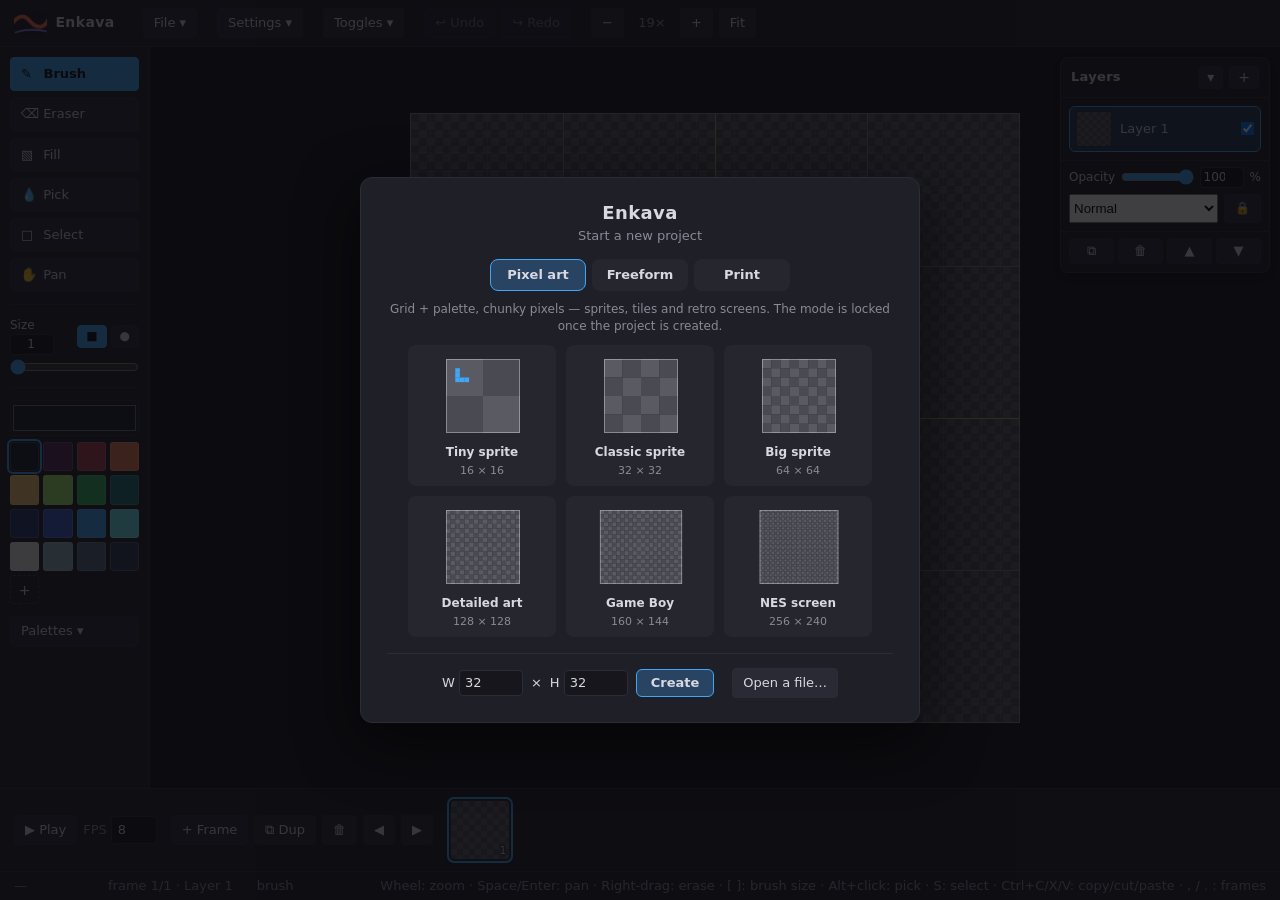
==== commit 45dbd47a: "Vector Tier 1 (styling, width profile, smooth/simplify, curve rendering) + stale vector selection fi" ====
--- a/app.html
+++ b/app.html
@@ -74,6 +74,12 @@
       <input id="inp-file" type="file" accept=".json,application/json,image/png,image/jpeg" hidden>
     </div>
   </div>
+  <div class="group" id="settings-wrap">
+    <button id="btn-settings" title="Editor preferences">Settings &#9662;</button>
+    <div id="settings-menu" hidden>
+      <label title="OFF (default): Undo/Redo only affect the layer and frame you're working on — each plane keeps its own history. ON: Undo/Redo step through your whole edit history across every layer and frame."><input type="checkbox" id="chk-undo-across"> Undo across layers/frames</label>
+    </div>
+  </div>
   <div class="group" id="toggles-wrap">
     <button id="btn-toggles" title="Show or hide parts of the workspace">Toggles &#9662;</button>
     <div id="toggles-menu" hidden>
@@ -159,21 +165,63 @@
     <button id="ruler-unit-top" class="ruler-unit" hidden title="Top ruler units — click to cycle px / inches / cm">px</button>
     <button id="ruler-unit-right" class="ruler-unit" hidden title="Right ruler units — click to cycle px / inches / cm">px</button>
     <button id="ruler-unit-bottom" class="ruler-unit" hidden title="Bottom ruler units — click to cycle px / inches / cm">px</button>
-    <div id="select-bar" hidden>
-      <span id="sel-dims">
-        <label title="Selection width in art pixels — type a value to set it exactly (resizes about the center)">W <input id="inp-sel-w" class="num" type="number" min="1" step="0.1"></label>
-        <label title="Selection height in art pixels — type a value to set it exactly (resizes about the center)">H <input id="inp-sel-h" class="num" type="number" min="1" step="0.1"></label>
-        <label title="Rotation in degrees — updates live while the knob turns; type a value to set it exactly">&#8736; <input id="inp-sel-angle" class="num" type="number" step="1">&deg;</label>
-      </span>
-      <button id="btn-sel-rotl" title="Rotate 90&deg; counter-clockwise">&#8634;</button>
-      <button id="btn-sel-rotr" title="Rotate 90&deg; clockwise">&#8635;</button>
-      <button id="btn-sel-fliph" title="Flip horizontally">&#8596;</button>
-      <button id="btn-sel-flipv" title="Flip vertically">&#8597;</button>
-      <button id="btn-sel-copy" title="Copy (Ctrl+C)">Copy</button>
-      <button id="btn-sel-cut" title="Cut (Ctrl+X)">Cut</button>
-      <button id="btn-sel-del" title="Clear the selected pixels (Del)">Clear</button>
-      <button id="btn-sel-commit" title="Place the floating selection (Enter, or click outside it)">&#10003;</button>
-      <button id="btn-sel-cancel" title="Cancel / deselect (Esc or right-click)">&#10005;</button>
+    <div id="sel-bar-stack">
+      <div id="select-bar" hidden>
+        <span id="sel-dims">
+          <label title="Selection width in art pixels — type a value to set it exactly (resizes about the center)">W <input id="inp-sel-w" class="num" type="number" min="1" step="0.1"></label>
+          <label title="Selection height in art pixels — type a value to set it exactly (resizes about the center)">H <input id="inp-sel-h" class="num" type="number" min="1" step="0.1"></label>
+          <label title="Rotation in degrees — updates live while the knob turns; type a value to set it exactly">&#8736; <input id="inp-sel-angle" class="num" type="number" step="1">&deg;</label>
+        </span>
+        <button id="btn-sel-rotl" title="Rotate 90&deg; counter-clockwise">&#8634;</button>
+        <button id="btn-sel-rotr" title="Rotate 90&deg; clockwise">&#8635;</button>
+        <button id="btn-sel-fliph" title="Flip horizontally">&#8596;</button>
+        <button id="btn-sel-flipv" title="Flip vertically">&#8597;</button>
+        <button id="btn-sel-copy" title="Copy (Ctrl+C)">Copy</button>
+        <button id="btn-sel-cut" title="Cut (Ctrl+X)">Cut</button>
+        <button id="btn-sel-del" title="Clear the selected pixels (Del)">Clear</button>
+        <button id="btn-sel-commit" title="Place the floating selection (Enter, or click outside it)">&#10003;</button>
+        <button id="btn-sel-cancel" title="Cancel / deselect (Esc or right-click)">&#10005;</button>
+      </div>
+      <!-- Second bar: vector-stroke controls, stacked under the transform bar
+           and shown only when vector strokes are selected (keeps each pill
+           narrow instead of one overflowing row). -->
+      <div id="vec-bar" hidden>
+        <span id="vec-style-sel" class="vec-style">
+          <span class="vs-grp" data-kind="cap"><span class="vs-label">Cap</span>
+            <button class="vs-btn" data-val="round" title="Round cap — a half-disc at each stroke end">R</button>
+            <button class="vs-btn" data-val="butt" title="Flat (butt) cap — flush with the end point">F</button>
+            <button class="vs-btn" data-val="square" title="Square cap — flat, extended past the end by the stroke radius">S</button>
+          </span>
+          <span class="vs-grp" data-kind="join"><span class="vs-label">Join</span>
+            <button class="vs-btn" data-val="round" title="Round join — corners rounded off">R</button>
+            <button class="vs-btn" data-val="miter" title="Miter join — sharp pointed corners">M</button>
+            <button class="vs-btn" data-val="bevel" title="Bevel join — corners flattened">B</button>
+          </span>
+          <span class="vs-grp vs-dash"><span class="vs-label">Dash</span>
+            <input class="vs-dash-on num" type="number" min="0" step="1" title="Dash length in pixels (blank or 0 = solid line)">
+            <input class="vs-dash-off num" type="number" min="0" step="1" title="Gap length in pixels between dashes">
+          </span>
+        </span>
+        <span id="vec-width-sel" class="vec-widths">
+          <span class="vs-grp"><span class="vs-label">Taper</span>
+            <button class="vs-btn vw-preset" data-profile="uniform" title="Uniform — flatten to the base thickness everywhere">Even</button>
+            <button class="vs-btn vw-preset" data-profile="in" title="Taper in — thin at the start, full at the end">In</button>
+            <button class="vs-btn vw-preset" data-profile="out" title="Taper out — full at the start, thin at the end">Out</button>
+            <button class="vs-btn vw-preset" data-profile="both" title="Swell — thin at both ends, full in the middle">Swell</button>
+          </span>
+          <button id="btn-vec-width" class="vs-btn vw-toggle" title="Width edit — turn the control dots into thickness handles: drag ⟂ to fatten or thin (or just hold Alt while dragging a dot)">Width</button>
+        </span>
+        <span id="vec-clean-sel" class="vec-widths">
+          <span class="vs-grp"><span class="vs-label">Path</span>
+            <button id="btn-vec-curve" class="vs-btn vw-toggle" title="Curve — render the stroke as a smooth spline through its nodes instead of straight segments">Curve</button>
+            <button id="btn-vec-smooth" class="vs-btn vw-preset" title="Smooth — average out jitter along the path (press again for more)">Smooth</button>
+            <button id="btn-vec-simplify" class="vs-btn vw-preset" title="Simplify — drop redundant points within the tolerance, keeping the shape">Simplify</button>
+          </span>
+          <span class="vs-grp"><span class="vs-label">Tol</span>
+            <input id="inp-vec-tol" class="num" type="number" min="0.1" step="0.5" value="2" title="Simplify tolerance in pixels — higher removes more points">
+          </span>
+        </span>
+      </div>
     </div>
     <div id="brush-panel" hidden>
       <div id="brush-head">
@@ -185,6 +233,22 @@
         <button id="tab-bitmap" class="active" title="Bitmap brushes paint pixels">Bitmap</button>
         <button id="tab-vector" title="Vector pens record editable strokes on vector layers">Vector</button>
       </div>
+      <span id="vec-style-panel" class="vec-style" hidden>
+        <span class="vs-grp" data-kind="cap"><span class="vs-label">Cap</span>
+          <button class="vs-btn" data-val="round" title="Round cap — a half-disc at each stroke end">R</button>
+          <button class="vs-btn" data-val="butt" title="Flat (butt) cap — flush with the end point">F</button>
+          <button class="vs-btn" data-val="square" title="Square cap — flat, extended past the end by the stroke radius">S</button>
+        </span>
+        <span class="vs-grp" data-kind="join"><span class="vs-label">Join</span>
+          <button class="vs-btn" data-val="round" title="Round join — corners rounded off">R</button>
+          <button class="vs-btn" data-val="miter" title="Miter join — sharp pointed corners">M</button>
+          <button class="vs-btn" data-val="bevel" title="Bevel join — corners flattened">B</button>
+        </span>
+        <span class="vs-grp vs-dash"><span class="vs-label">Dash</span>
+          <input class="vs-dash-on num" type="number" min="0" step="1" title="Dash length in pixels (blank or 0 = solid line)">
+          <input class="vs-dash-off num" type="number" min="0" step="1" title="Gap length in pixels between dashes">
+        </span>
+      </span>
       <div id="brush-list"></div>
       <input id="inp-brush-file" type="file" accept="image/png,image/jpeg" hidden>
     </div>
--- a/style.css
+++ b/style.css
@@ -62,10 +62,10 @@
 /* pushes this group (and everything after it) to the right edge */
 .group.push { margin-left: auto; }
 
-/* ---------- topbar dropdown menus (File, Toggles) ---------- */
-#file-wrap, #toggles-wrap { position: relative; }
-
-#file-menu, #toggles-menu {
+/* ---------- topbar dropdown menus (File, Settings, Toggles) ---------- */
+#file-wrap, #settings-wrap, #toggles-wrap { position: relative; }
+
+#file-menu, #settings-menu, #toggles-menu {
   position: absolute;
   top: calc(100% + 6px);
   left: 0;
@@ -81,15 +81,15 @@
   white-space: nowrap;
 }
 
-#file-menu[hidden], #toggles-menu[hidden] { display: none; }
+#file-menu[hidden], #settings-menu[hidden], #toggles-menu[hidden] { display: none; }
 
 #file-menu hr, #toggles-menu hr {
   border: none;
   border-top: 1px solid var(--panel-edge);
 }
 
-/* Toggles menu: one checkbox row per hideable panel / canvas guide. */
-#toggles-menu label {
+/* Toggles & Settings menus: one checkbox row per option. */
+#toggles-menu label, #settings-menu label {
   display: flex;
   align-items: center;
   gap: 6px;
@@ -332,23 +332,36 @@
 #preview.smooth { image-rendering: auto; }
 
 /* ---------- selection action bar ---------- */
-#select-bar {
+/* The selection HUD is a vertical stack of pills, centered at the top: the
+   transform bar always, plus a second vector-stroke bar under it when strokes
+   are selected — so neither row has to overflow sideways under the panels. */
+#sel-bar-stack {
   position: absolute;
   top: 10px;
   left: 50%;
   transform: translateX(-50%);
   display: flex;
+  flex-direction: column;
+  align-items: center;
+  gap: 6px;
+  z-index: 5;
+}
+
+#select-bar, #vec-bar {
+  display: flex;
+  align-items: center;
   gap: 4px;
   padding: 6px 8px;
   background: rgba(31, 31, 40, 0.95);
   border: 1px solid var(--panel-edge);
   border-radius: 8px;
   box-shadow: 0 4px 16px rgba(0, 0, 0, 0.5);
-  z-index: 5;
   white-space: nowrap;
 }
 
-#select-bar[hidden] { display: none; }
+#vec-bar { gap: 8px; }
+
+#select-bar[hidden], #vec-bar[hidden] { display: none; }
 
 #select-bar button {
   padding: 4px 8px;
@@ -391,6 +404,42 @@
   outline: none;
   border-color: var(--accent);
 }
+
+/* ---------- vector stroke style controls (caps / joins / dashes, 9a) --------
+   Two identical `.vec-style` groups: one inline in the select bar (shown when
+   vector strokes are selected), one as a row under the brush panel's Vector
+   tab (sets the default for new strokes). Buttons mirror the Procreate-blue
+   selected look used by the tabs and library cards. */
+.vec-style { display: flex; align-items: center; gap: 8px; }
+.vec-style[hidden] { display: none; }
+#vec-style-panel { flex-wrap: wrap; padding: 8px 8px 0; } /* its own panel row */
+.vs-grp { display: flex; align-items: center; gap: 3px; }
+.vs-label { font-size: 11px; color: var(--text-dim); margin-right: 1px; }
+.vs-btn {
+  width: 22px;
+  padding: 3px 0;
+  font-size: 12px;
+  font-weight: 600;
+  text-align: center;
+  color: var(--text);
+  background: #26262f;
+  border: 1px solid transparent;
+  border-radius: 5px;
+  cursor: pointer;
+}
+.vs-btn:hover { background: #2a2a35; }
+.vs-btn.active {
+  background: rgba(65, 166, 246, 0.28);
+  border-color: var(--accent);
+}
+.vs-dash input.num { width: 40px; }
+
+/* Width-profile row (9b): taper/swell presets + the Width toggle. Same look
+   as the style buttons, but these carry text labels so they auto-size. */
+.vec-widths { display: flex; align-items: center; gap: 8px; }
+.vec-widths[hidden] { display: none; }
+.vw-preset, .vw-toggle { width: auto; padding: 3px 7px; }
+.vw-toggle.active { background: rgba(244, 160, 32, 0.30); border-color: #f4a020; }
 
 /* ---------- brush library panel (floating overlay, Procreate-style) ---------- */
 #brush-panel {
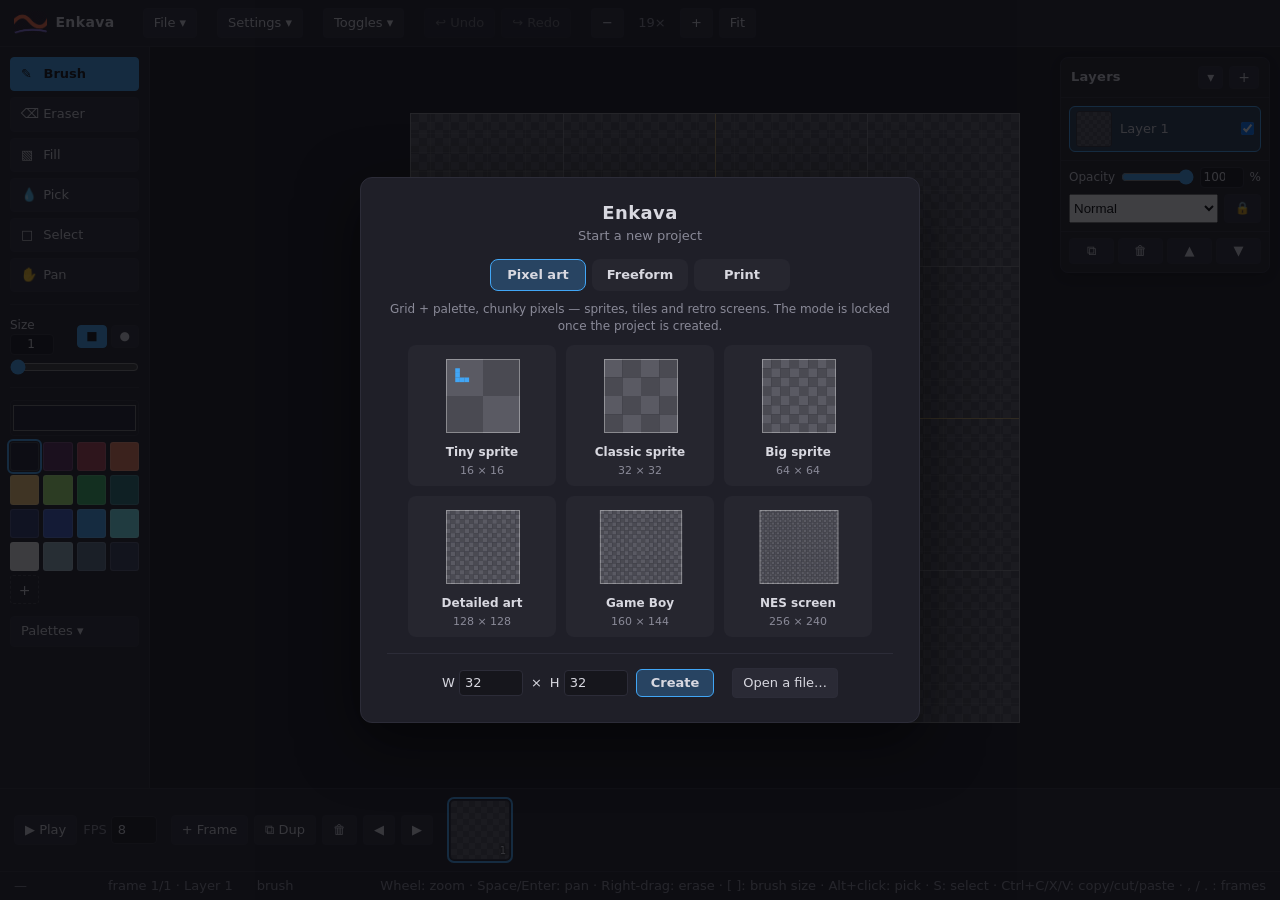
==== commit 93ce3c00: "Social cards, SEO foundation, and the Calivo rebrand fix" ====
--- a/app.html
+++ b/app.html
@@ -3,7 +3,30 @@
 <head>
 <meta charset="utf-8">
 <meta name="viewport" content="width=device-width, initial-scale=1">
-<title>Enkava</title>
+<!-- The editor is a real landing target too — people link straight to it, and
+     it is the page that ranks for "online <tool> editor" style queries, so it
+     gets its own title/description/card rather than inheriting nothing. Kept
+     short enough to stay readable as a browser tab label. -->
+<title>Enkava — Draw, Paint &amp; Animate Online</title>
+<meta name="description" content="The Enkava editor: paint, pixel art, vector drawing and frame-by-frame animation in your browser. Free, no download, no account — your art never leaves your machine.">
+<link rel="canonical" href="https://enkava.com/app.html">
+<meta name="robots" content="index, follow, max-image-preview:large">
+<meta name="theme-color" content="#FF5A2C">
+
+<meta property="og:type" content="website">
+<meta property="og:site_name" content="Enkava">
+<meta property="og:url" content="https://enkava.com/app.html">
+<meta property="og:title" content="Enkava — Draw, Paint &amp; Animate Online">
+<meta property="og:description" content="Paint, pixel art, vector drawing and frame-by-frame animation — free, in your browser. No download, no account.">
+<meta property="og:image" content="https://enkava.com/og-image.png">
+<meta property="og:image:width" content="1200">
+<meta property="og:image:height" content="630">
+<meta property="og:image:alt" content="Enkava — draw, animate, export.">
+<meta name="twitter:card" content="summary_large_image">
+<meta name="twitter:title" content="Enkava — Draw, Paint &amp; Animate Online">
+<meta name="twitter:description" content="Paint, pixel art, vector drawing and frame-by-frame animation — free, in your browser.">
+<meta name="twitter:image" content="https://enkava.com/og-image.png">
+
 <!-- Inline SVG favicon (the Enkava wave on brand persimmon) — no extra file
      to deploy, and no 404 for /favicon.ico. -->
 <link rel="icon" href='data:image/svg+xml,<svg xmlns="http://www.w3.org/2000/svg" viewBox="0 0 32 32"><rect width="32" height="32" rx="7" fill="%23FF5A2C"/><path d="M6 22 C12 10 20 10 26 20" stroke="white" stroke-width="4" fill="none" stroke-linecap="round"/></svg>'>
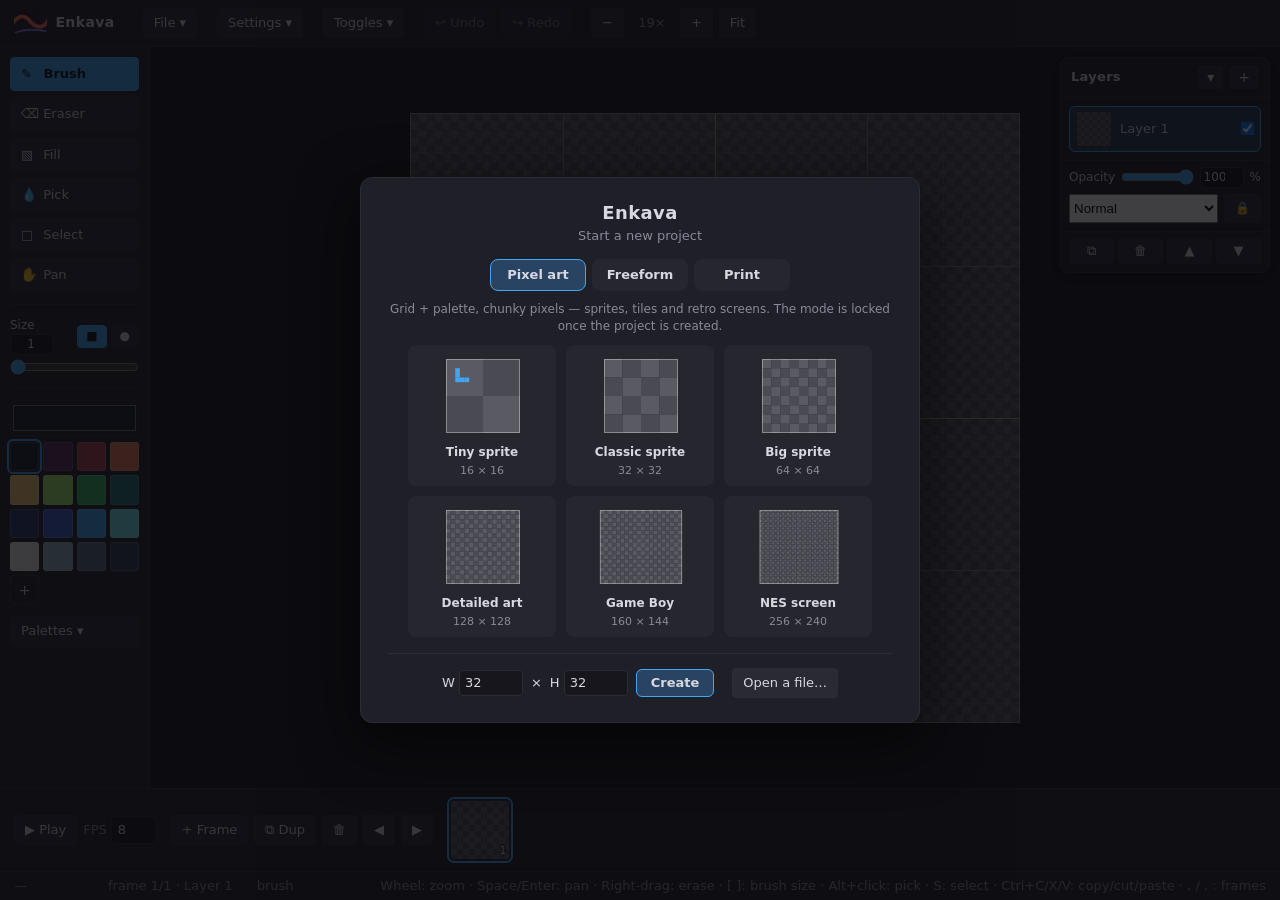
==== commit 6d32792b: "Deploy workspace commit f5bde29" ====
--- a/app.html
+++ b/app.html
@@ -369,6 +369,18 @@
   <div id="start-card">
     <h1>Enkava</h1>
     <p id="start-sub">Start a new project</p>
+    <!-- Crash recovery (Phase 11). Hidden unless the autosave store holds a
+         project from a previous session — a card here rather than a modal, so
+         it never gets in the way of someone who wanted a fresh canvas. -->
+    <div id="start-recover" hidden>
+      <img id="recover-thumb" alt="">
+      <div id="recover-text">
+        <strong>Continue where you left off</strong>
+        <span id="recover-meta"></span>
+      </div>
+      <button id="btn-recover">Continue</button>
+      <button id="btn-recover-discard" title="Discard the recovered work">&#10005;</button>
+    </div>
     <div id="start-tabs">
       <button id="start-tab-pixel" class="active">Pixel art</button>
       <button id="start-tab-free">Freeform</button>
--- a/style.css
+++ b/style.css
@@ -179,6 +179,70 @@
   background: var(--panel);
   border-right: 1px solid var(--panel-edge);
   overflow-y: auto;
+}
+
+/* ---------- scrollable panels ---------- */
+/* Every panel that can overflow shares one custom scrollbar so the OS default
+   (an opaque white bar) never clashes with the dark UI. Applies to the tool
+   panel, brush/palette lists, the New-project card, the layers list, and the
+   horizontal frame strip. */
+
+/* Firefox: thin bar tinted to the panel edge over an invisible track. This is
+   guarded so it ONLY applies where ::-webkit-scrollbar is unsupported —
+   setting scrollbar-color/-width in Chromium/Edge silently disables the
+   ::-webkit-scrollbar styling below, which is the app's actual target. */
+@supports not selector(::-webkit-scrollbar) {
+  #toolbar, #brush-list, #palette-list, #start-card, #layers, #frames {
+    scrollbar-width: thin;
+    scrollbar-color: var(--panel-edge) transparent;
+  }
+}
+
+/* Chromium/Edge (the app's target): paint the scrollbar to match the panel.
+   Defining these pseudo-elements also opts out of the fade-out overlay bar in
+   favor of an always-visible one. The thumb is the panel-edge color; its 2px
+   border is TRANSPARENT (not a fixed panel color) with background-clip so each
+   container's own background shows through as inset padding — that keeps the
+   floating-pill look correct over panels of different shades AND the light
+   checkerboard frame strip. Brightens toward the dim-text tone on hover; the
+   track stays transparent so only the thumb shows. width+height cover both the
+   vertical panels and the horizontal frame strip in one rule. */
+#toolbar::-webkit-scrollbar,
+#brush-list::-webkit-scrollbar,
+#palette-list::-webkit-scrollbar,
+#start-card::-webkit-scrollbar,
+#layers::-webkit-scrollbar,
+#frames::-webkit-scrollbar {
+  width: 10px;
+  height: 10px;
+}
+#toolbar::-webkit-scrollbar-track,
+#brush-list::-webkit-scrollbar-track,
+#palette-list::-webkit-scrollbar-track,
+#start-card::-webkit-scrollbar-track,
+#layers::-webkit-scrollbar-track,
+#frames::-webkit-scrollbar-track {
+  background: transparent;
+}
+#toolbar::-webkit-scrollbar-thumb,
+#brush-list::-webkit-scrollbar-thumb,
+#palette-list::-webkit-scrollbar-thumb,
+#start-card::-webkit-scrollbar-thumb,
+#layers::-webkit-scrollbar-thumb,
+#frames::-webkit-scrollbar-thumb {
+  background: var(--panel-edge);
+  border-radius: 5px;
+  border: 2px solid transparent;
+  background-clip: padding-box;
+}
+#toolbar::-webkit-scrollbar-thumb:hover,
+#brush-list::-webkit-scrollbar-thumb:hover,
+#palette-list::-webkit-scrollbar-thumb:hover,
+#start-card::-webkit-scrollbar-thumb:hover,
+#layers::-webkit-scrollbar-thumb:hover,
+#frames::-webkit-scrollbar-thumb:hover {
+  background: var(--text-dim);
+  background-clip: padding-box;
 }
 
 #toolbar hr {
@@ -747,6 +811,61 @@
   color: var(--text-dim);
 }
 
+/* ---- Crash recovery card (Phase 11) ----
+   Sits above the New-project tabs, accented so it reads as "your work is
+   safe" rather than as another preset. Hidden entirely when the autosave
+   store is empty, which is the common case. */
+/* `display: flex` is an author rule and would otherwise beat the UA's
+   [hidden] { display: none }, leaving an empty card on screen for the common
+   case of nothing to recover. */
+#start-recover[hidden] { display: none; }
+#start-recover {
+  display: flex;
+  align-items: center;
+  gap: 10px;
+  margin: 0 0 14px;
+  padding: 8px 10px;
+  text-align: left;
+  background: #26262f;
+  border: 1px solid var(--accent);
+  border-radius: 8px;
+}
+#recover-thumb {
+  width: 46px;
+  height: 46px;
+  object-fit: contain;
+  flex: none;
+  border-radius: 4px;
+  /* The art may be transparent or light, so give it the canvas checkerboard's
+     dark neutral rather than letting it vanish into the card. */
+  background: #1b1b22;
+}
+#recover-text {
+  display: flex;
+  flex-direction: column;
+  gap: 2px;
+  min-width: 0;
+  flex: 1;
+}
+#recover-text strong { font-size: 13px; }
+#recover-meta {
+  font-size: 11px;
+  color: var(--text-dim);
+}
+#btn-recover {
+  flex: none;
+  padding: 5px 12px;
+  font-weight: 600;
+  background: var(--accent);
+  border-color: var(--accent);
+  color: #fff;
+}
+#btn-recover-discard {
+  flex: none;
+  padding: 5px 8px;
+  color: var(--text-dim);
+}
+
 #start-tabs {
   display: flex;
   gap: 6px;
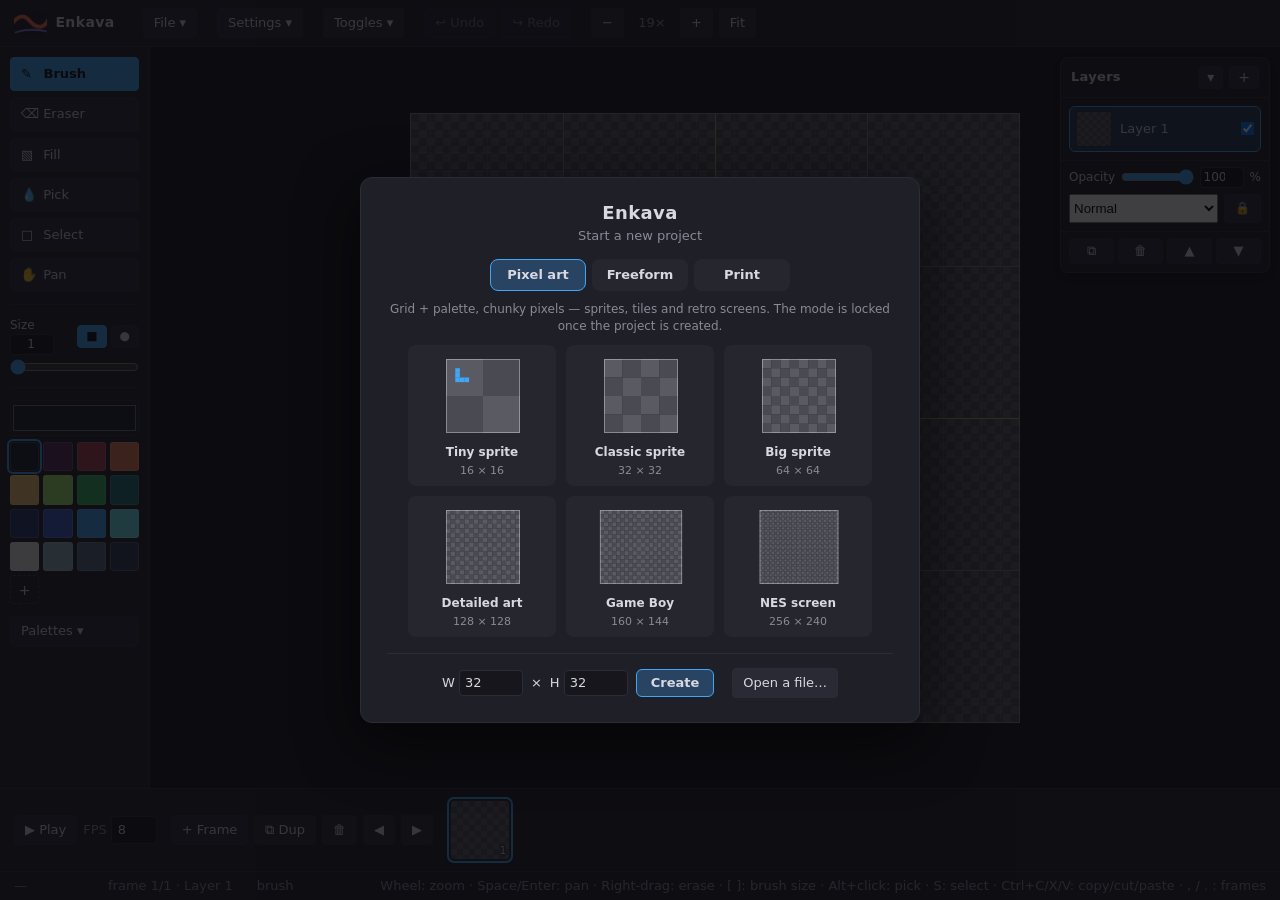
==== commit c6b43ab3: "Phase 12: real vector — Pen tool, fills, shapes, crisp zoom, SVG import/export, PDF export" ====
--- a/app.html
+++ b/app.html
@@ -94,7 +94,9 @@
       <button id="btn-export-apng" class="menu-item" title="Animated PNG at the preview FPS — lossless, keeps transparency">Export APNG</button>
       <button id="btn-export-video" class="menu-item" title="Record to MP4 or WebM (whichever this browser encodes); transparency becomes dark gray">Export video</button>
       <button id="btn-export-zip" class="menu-item" title="Each frame as its own PNG, zipped — for video editors and game engines">Export frames (ZIP)</button>
-      <input id="inp-file" type="file" accept=".json,application/json,image/png,image/jpeg" hidden>
+      <button id="btn-export-svg" class="menu-item" title="This frame as SVG — vector layers stay real editable paths (Illustrator, Affinity, Figma, Inkscape); raster layers ride along as embedded PNGs">Export frame (SVG)</button>
+      <button id="btn-export-pdf" class="menu-item" title="This frame as print-ready PDF — vector layers stay real paths, so it prints at the press's resolution rather than the canvas's">Export frame (PDF)</button>
+      <input id="inp-file" type="file" accept=".json,application/json,image/png,image/jpeg,.svg,image/svg+xml" hidden>
     </div>
   </div>
   <div class="group" id="settings-wrap">
@@ -141,6 +143,8 @@
     <button class="tool" data-tool="smudge" title="Smudge (U) — drags the colors already on the layer; the Strength slider sets how far they carry"><span class="icon">&#9757;</span> Smudge</button>
     <button class="tool" data-tool="fill" title="Fill bucket (G)"><span class="icon">&#9639;</span> Fill</button>
     <button class="tool" data-tool="eyedropper" title="Eyedropper (I)"><span class="icon">&#128167;</span> Pick</button>
+    <button class="tool" data-tool="pen" title="Pen — click to place anchors, click-drag for smooth curves; click the first anchor to close. Esc or right-click finishes the path. (Vector layers)"><span class="icon">&#10000;</span> Pen</button>
+    <button class="tool" data-tool="shape" title="Shapes — drag out a rectangle, ellipse, polygon or star (stay live-editable by their parameters). Shift = square/regular, Alt = from centre. (Vector layers)"><span class="icon">&#9645;</span> Shape</button>
     <button class="tool" data-tool="select" title="Select a rectangle (S) — drag inside it to move; Ctrl+C/X/V copy/cut/paste onto any frame or layer"><span class="icon">&#9633;</span> Select</button>
     <button class="tool" data-tool="pan" title="Drag the canvas around (H — or hold Space or Enter with any tool)"><span class="icon">&#9995;</span> Pan</button>
     <hr>
@@ -170,6 +174,18 @@
         <span>Fill tolerance <input id="tolerance-num" class="num" type="number" min="0" max="100" value="12">%</span>
         <input id="inp-fill-tol" type="range" min="0" max="100" value="12">
       </div>
+    </div>
+    <div id="shape-box" hidden>
+      <div id="shape-types">
+        <button class="shape-type active" data-shape="rect" title="Rectangle">&#9645;</button>
+        <button class="shape-type" data-shape="ellipse" title="Ellipse">&#9711;</button>
+        <button class="shape-type" data-shape="polygon" title="Polygon">&#11040;</button>
+        <button class="shape-type" data-shape="star" title="Star">&#9733;</button>
+      </div>
+      <div class="shape-param" data-for="polygon" hidden><span>Sides <input id="shape-sides" class="num" type="number" min="3" max="100" value="5"></span></div>
+      <div class="shape-param" data-for="star" hidden><span>Points <input id="shape-points" class="num" type="number" min="3" max="100" value="5"></span></div>
+      <div class="shape-param" data-for="star" hidden><span>Inner <input id="shape-inner" class="num" type="number" min="5" max="95" value="50">%</span></div>
+      <div class="shape-param" data-for="rect"><span>Corner <input id="shape-corner" class="num" type="number" min="0" max="9999" value="0"></span></div>
     </div>
     <hr>
     <label id="color-well" title="Current color">
@@ -225,6 +241,14 @@
             <input class="vs-dash-off num" type="number" min="0" step="1" title="Gap length in pixels between dashes">
           </span>
         </span>
+        <span id="vec-fill-sel" class="vec-widths">
+          <span class="vs-grp"><span class="vs-label">Fill</span>
+            <button id="btn-vec-fill" class="vs-swatch" title="Fill colour — click to set the selected shape's fill"></button>
+            <input id="inp-fill" type="color" class="vs-fill-input" value="#000000" aria-hidden="true" tabindex="-1">
+            <button id="btn-vec-fill-none" class="vs-btn vw-preset" title="Remove the fill">None</button>
+            <button id="btn-vec-stroke" class="vs-btn vw-toggle" title="Outline on/off — turn off for a fill-only shape">Stroke</button>
+          </span>
+        </span>
         <span id="vec-width-sel" class="vec-widths">
           <span class="vs-grp"><span class="vs-label">Taper</span>
             <button class="vs-btn vw-preset" data-profile="uniform" title="Uniform — flatten to the base thickness everywhere">Even</button>
--- a/style.css
+++ b/style.css
@@ -505,6 +505,29 @@
 .vw-preset, .vw-toggle { width: auto; padding: 3px 7px; }
 .vw-toggle.active { background: rgba(244, 160, 32, 0.30); border-color: #f4a020; }
 
+/* Fill controls (12b): a colour swatch (background = the fill, a red slash =
+   no fill) that opens a native colour picker, plus None / Stroke toggles. */
+.vs-swatch {
+  width: 22px;
+  height: 20px;
+  padding: 0;
+  border: 1px solid #555;
+  border-radius: 5px;
+  cursor: pointer;
+  position: relative;
+  background: #808080;
+  vertical-align: middle;
+}
+.vs-swatch.no-fill { background: #33333c; }
+.vs-swatch.no-fill::after {
+  content: '';
+  position: absolute;
+  inset: 0;
+  border-radius: 4px;
+  background: linear-gradient(to top right, transparent 45%, #e04545 45%, #e04545 55%, transparent 55%);
+}
+.vs-fill-input { position: absolute; width: 1px; height: 1px; opacity: 0; pointer-events: none; }
+
 /* ---------- brush library panel (floating overlay, Procreate-style) ---------- */
 #brush-panel {
   position: absolute;
@@ -1010,8 +1033,29 @@
 
 #btn-start-load { margin-left: 10px; }
 
-/* The smudge tool only exists in freeform mode. */
-body:not(.mode-free) .tool[data-tool="smudge"] { display: none; }
+/* The smudge, pen and shape tools only exist in freeform mode. */
+body:not(.mode-free) .tool[data-tool="smudge"],
+body:not(.mode-free) .tool[data-tool="pen"],
+body:not(.mode-free) .tool[data-tool="shape"] { display: none; }
+
+/* Shape-tool controls (12b): type row + per-kind parameter inputs. */
+#shape-box { display: flex; flex-direction: column; gap: 6px; }
+#shape-box[hidden] { display: none; }
+#shape-types { display: flex; gap: 3px; }
+.shape-type {
+  flex: 1;
+  padding: 4px 0;
+  font-size: 14px;
+  color: var(--text);
+  background: #26262f;
+  border: 1px solid transparent;
+  border-radius: 5px;
+  cursor: pointer;
+}
+.shape-type:hover { background: #2a2a35; }
+.shape-type.active { background: rgba(65, 166, 246, 0.28); border-color: var(--accent); }
+.shape-param { font-size: 12px; color: var(--text-dim); }
+.shape-param input.num { width: 46px; }
 
 /* JS hides the hardness slider for texture brushes; without this the
    body.mode-free display rule would win over the hidden attribute. */
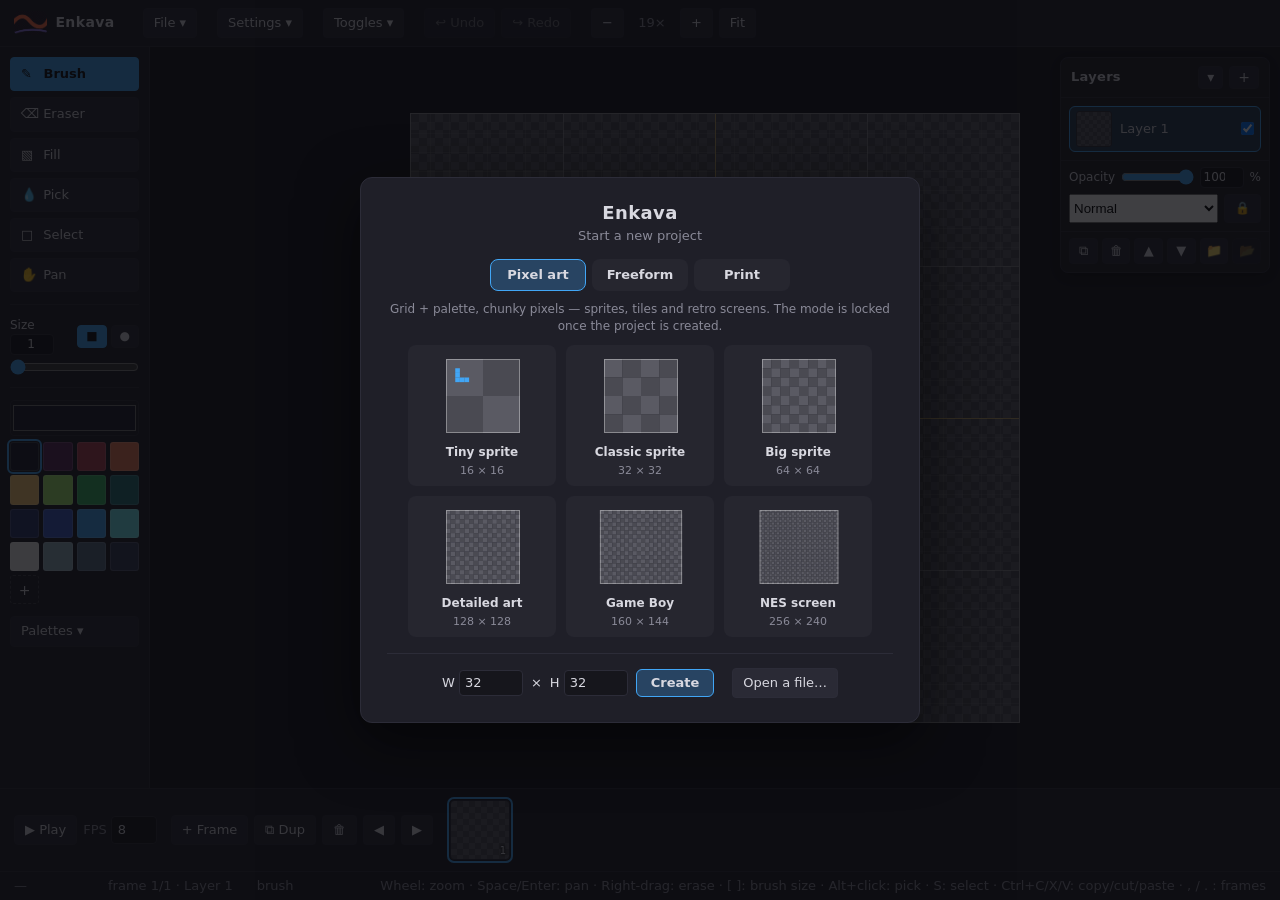
==== commit 71b2f7b5: "Layer groups + add-layer kind picker (Layer/Vector), new layers insert below" ====
--- a/app.html
+++ b/app.html
@@ -338,7 +338,7 @@
       <div id="layers-head">
         <span>Layers</span>
         <button id="btn-layers-collapse" title="Collapse / expand the panel">&#9662;</button>
-        <button id="btn-layer-add" title="Add a layer above the current one">+</button>
+        <button id="btn-layer-add" title="Add a layer below the current one — in a freeform project, pick raster or vector">+</button>
       </div>
       <div id="layers"></div>
       <div id="layer-adjust">
@@ -358,11 +358,24 @@
       </div>
       <div class="layer-controls">
         <button id="btn-layer-dup" title="Duplicate the current layer">&#10697;</button>
-        <button id="btn-layer-del" title="Delete the current layer from every frame">&#128465;</button>
-        <button id="btn-layer-up" title="Move the current layer up">&#9650;</button>
-        <button id="btn-layer-down" title="Move the current layer down">&#9660;</button>
+        <button id="btn-layer-del" title="Delete the current layer or group from every frame">&#128465;</button>
+        <button id="btn-layer-up" title="Move the current layer or group up">&#9650;</button>
+        <button id="btn-layer-down" title="Move the current layer or group down">&#9660;</button>
+        <button id="btn-layer-group" title="Group the current layer or group into a new folder">&#128193;</button>
+        <button id="btn-layer-ungroup" title="Ungroup the selected folder (its layers stay)">&#128194;</button>
         <button id="btn-layer-raster" title="Rasterize this vector layer — strokes become plain pixels on every frame (one-way; can't be undone)">&#9998;&#8594;&#9638;</button>
       </div>
+    </div>
+    <!-- The + button's dropdown: which KIND of layer to add (freeform projects
+         only — pixel projects have no vector layers, so + adds one directly).
+         Declared OUTSIDE #layers-panel on purpose: that panel is overflow:hidden
+         (it would clip the menu) and its header doubles as a drag handle, so a
+         pointerdown on the menu's own padding would start dragging the panel.
+         It is position:fixed and placed from the button's rect at open time —
+         the panel floats, so there is no fixed anchor to hang it off. -->
+    <div id="layer-add-menu" hidden>
+      <button id="btn-add-raster" class="menu-item" title="A normal painted layer — brushes, pixels, full RGBA">Layer</button>
+      <button id="btn-add-vector" class="menu-item" title="A vector layer — Pen and shape strokes stay editable and stay sharp at any zoom">Vector</button>
     </div>
   </div>
 </main>
--- a/style.css
+++ b/style.css
@@ -1102,6 +1102,27 @@
   line-height: 1.2;
 }
 
+/* The layers panel's + dropdown (raster vs vector). Same look as the topbar
+   menus, but position:fixed and placed by JS: the layers panel floats (it is
+   draggable) and clips its own overflow, so the menu cannot live inside it.
+   No ancestor carries a transform, so `fixed` really is viewport-relative. */
+#layer-add-menu {
+  position: fixed;
+  z-index: 20;          /* over the layers panel (5) and the topbar menus (10) */
+  display: flex;
+  flex-direction: column;
+  gap: 6px;
+  min-width: 116px;
+  padding: 8px;
+  background: var(--panel);
+  border: 1px solid var(--panel-edge);
+  border-radius: 6px;
+  box-shadow: 0 4px 16px rgba(0, 0, 0, 0.5);
+}
+
+#layer-add-menu[hidden] { display: none; }
+#layer-add-menu .menu-item { text-align: left; }
+
 #layers-panel.collapsed #layers,
 #layers-panel.collapsed #layer-adjust,
 #layers-panel.collapsed .layer-controls { display: none; }
@@ -1154,6 +1175,34 @@
   flex: none;
   font-size: 10px;
   color: var(--text-dim);
+}
+
+/* Group (folder) rows: a twist-down chevron + folder glyph replace the thumb.
+   Both must NOT flex (the generic ".layer span" rule flexes the name only). */
+#layers .layer.group-row { background: rgba(255, 255, 255, 0.04); }
+#layers .layer.group-row:hover { background: #2a2a35; }
+#layers .layer.group-row.active {
+  background: rgba(65, 166, 246, 0.22);
+  border-color: var(--accent);
+}
+#layers .layer .layer-twist {
+  flex: none;
+  width: 12px;
+  text-align: center;
+  color: var(--text-dim);
+  cursor: pointer;
+  user-select: none;
+}
+#layers .layer .layer-folder { flex: none; }
+
+/* Drag-and-drop reorg: the dragged row dims; the drop slot shows as an accent
+   line above/below a row, or an outline when dropping INTO a group. */
+#layers .layer.dragging { opacity: 0.4; }
+#layers .layer.drop-above { box-shadow: inset 0 2px 0 0 var(--accent); }
+#layers .layer.drop-below { box-shadow: inset 0 -2px 0 0 var(--accent); }
+#layers .layer.drop-into {
+  border-color: var(--accent);
+  background: rgba(65, 166, 246, 0.15);
 }
 
 /* Appearance controls for the SELECTED layer (opacity / blend / alpha lock) */
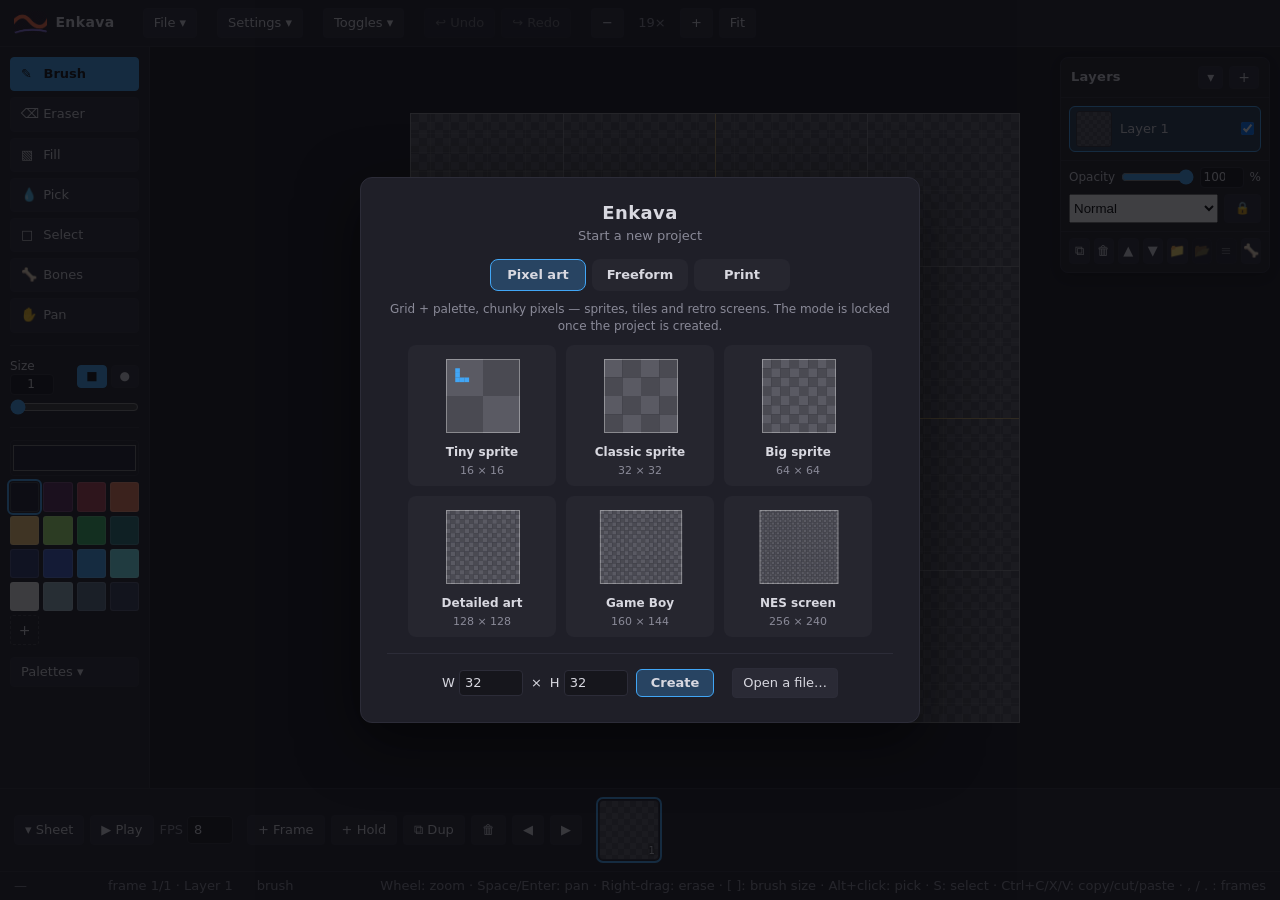
==== commit 36d73735: "Phase 13 - Animation depth: per-layer exposure & holds, dope sheet, transform tweens, camera track, " ====
--- a/app.html
+++ b/app.html
@@ -90,9 +90,11 @@
         <button id="btn-export" class="menu-item" title="All frames as one PNG sprite sheet">Export sheet (PNG)</button>
         <label title="Sheet layout: columns per row (0 = all frames in one strip)">Cols <input id="inp-cols" type="number" min="0" max="99" value="0"></label>
       </div>
+      <button id="btn-export-atlas" class="menu-item" title="Sprite sheet PNG + an Aseprite-style JSON atlas (frame rects + timing) — the pair Phaser, PixiJS and most game engines load directly">Export atlas (PNG + JSON)</button>
       <button id="btn-export-gif" class="menu-item" title="Animated GIF at the preview FPS — plays anywhere, but caps at 256 colors with hard transparency (smooth freeform art will band; APNG is the lossless option)">Export GIF</button>
       <button id="btn-export-apng" class="menu-item" title="Animated PNG at the preview FPS — lossless, keeps transparency">Export APNG</button>
       <button id="btn-export-video" class="menu-item" title="Record to MP4 or WebM (whichever this browser encodes); transparency becomes dark gray">Export video</button>
+      <button id="btn-export-webm" class="menu-item" title="Alpha-preserving WebM (VP9/VP8) — transparency survives for compositing over other footage in a game engine or video editor">Export WebM (alpha)</button>
       <button id="btn-export-zip" class="menu-item" title="Each frame as its own PNG, zipped — for video editors and game engines">Export frames (ZIP)</button>
       <button id="btn-export-svg" class="menu-item" title="This frame as SVG — vector layers stay real editable paths (Illustrator, Affinity, Figma, Inkscape); raster layers ride along as embedded PNGs">Export frame (SVG)</button>
       <button id="btn-export-pdf" class="menu-item" title="This frame as print-ready PDF — vector layers stay real paths, so it prints at the press's resolution rather than the canvas's">Export frame (PDF)</button>
@@ -146,6 +148,7 @@
     <button class="tool" data-tool="pen" title="Pen — click to place anchors, click-drag for smooth curves; click the first anchor to close. Esc or right-click finishes the path. (Vector layers)"><span class="icon">&#10000;</span> Pen</button>
     <button class="tool" data-tool="shape" title="Shapes — drag out a rectangle, ellipse, polygon or star (stay live-editable by their parameters). Shift = square/regular, Alt = from centre. (Vector layers)"><span class="icon">&#9645;</span> Shape</button>
     <button class="tool" data-tool="select" title="Select a rectangle (S) — drag inside it to move; Ctrl+C/X/V copy/cut/paste onto any frame or layer"><span class="icon">&#9633;</span> Select</button>
+    <button class="tool" data-tool="bone" title="Bones (K) — drag on empty canvas to add a bone (it chains from the selected one); drag a bone to swing it, auto-keying the pose; bind a layer to the selected bone with the &#129460; button in the Layers panel. Rigid cutout posing."><span class="icon">&#129460;</span> Bones</button>
     <button class="tool" data-tool="pan" title="Drag the canvas around (H — or hold Space or Enter with any tool)"><span class="icon">&#9995;</span> Pan</button>
     <hr>
     <div id="brush-box" title="Brush &amp; eraser size — [ and ] to adjust">
@@ -364,6 +367,8 @@
         <button id="btn-layer-group" title="Group the current layer or group into a new folder">&#128193;</button>
         <button id="btn-layer-ungroup" title="Ungroup the selected folder (its layers stay)">&#128194;</button>
         <button id="btn-layer-raster" title="Rasterize this vector layer — strokes become plain pixels on every frame (one-way; can't be undone)">&#9998;&#8594;&#9638;</button>
+        <button id="btn-layer-hold" title="Hold / un-hold THIS layer on the current frame. Held = it keeps the previous frame's drawing, so this layer can stay on twos while others move on ones (Shift+H)">&#8801;</button>
+        <button id="btn-layer-bind" title="Bind this layer to the selected bone (Bone tool), so it follows that bone rigidly. Click again to unbind.">&#129460;</button>
       </div>
     </div>
     <!-- The + button's dropdown: which KIND of layer to add (freeform projects
@@ -379,13 +384,72 @@
     </div>
   </div>
 </main>
+<!-- Dope sheet (13a): one row per layer, one column per frame, showing which
+     drawing is exposed where. Collapsed by default — a six-frame sprite
+     animation doesn't need one, and the frame strip stays the compact view.
+     Sits ABOVE the strip so the strip keeps its place at the bottom edge. -->
+<div id="dopesheet" hidden>
+  <!-- Transform bar (Phase 13): the ACTIVE layer's transform on the CURRENT
+       frame. Editing any field writes a key at that frame (auto-key), which is
+       what makes animating feel direct rather than modal. Lives here rather
+       than in the layers panel so every animation control is in one place. -->
+  <div id="dope-toolbar">
+    <span id="xf-target" title="The layer these values animate">&mdash;</span>
+    <label title="Horizontal offset, in pixels">X <input id="inp-xf-x" class="num" type="number" step="1" value="0"></label>
+    <label title="Vertical offset, in pixels">Y <input id="inp-xf-y" class="num" type="number" step="1" value="0"></label>
+    <label title="Rotation about the layer's pivot, in degrees">Rot <input id="inp-xf-rot" class="num" type="number" step="1" value="0"></label>
+    <label title="Scale about the layer's pivot, percent">Scale <input id="inp-xf-scale" class="num" type="number" step="1" value="100"></label>
+    <label title="Animated alpha — multiplies the layer's own opacity">Alpha <input id="inp-xf-alpha" class="num" type="number" min="0" max="100" step="1" value="100"></label>
+    <label title="How this key eases into the NEXT one. Step holds the value until the next key.">Ease
+      <select id="sel-xf-ease">
+        <option value="inout">Ease in-out</option>
+        <option value="linear">Linear</option>
+        <option value="in">Ease in</option>
+        <option value="out">Ease out</option>
+        <option value="step">Step (hold)</option>
+      </select>
+    </label>
+    <button id="btn-xf-key" title="Set a key on this frame, pinning the pose it currently holds">&#9670; Key</button>
+    <button id="btn-xf-unkey" title="Remove this frame's key">&#10005;</button>
+    <button id="btn-xf-clear" title="Remove ALL of this layer's keys — it stops being animated">Clear</button>
+  </div>
+  <!-- Camera bar (Phase 13): a GLOBAL, non-layer pan/zoom/rotate on the CURRENT
+       frame. Editing any field auto-keys it, exactly like the transform bar
+       above; it drives the Camera lane at the top of the sheet, the track that
+       proves the sheet's lanes need not be layers (decision 6). -->
+  <div id="cam-toolbar">
+    <span id="cam-target" title="The global camera — a non-layer pan/zoom/rotate track">Camera</span>
+    <label title="Camera pan, horizontal, in pixels">X <input id="inp-cam-x" class="num" type="number" step="1" value="0"></label>
+    <label title="Camera pan, vertical, in pixels">Y <input id="inp-cam-y" class="num" type="number" step="1" value="0"></label>
+    <label title="Camera zoom, percent — over 100 magnifies and frames a smaller region">Zoom <input id="inp-cam-zoom" class="num" type="number" step="1" value="100"></label>
+    <label title="Camera rotation, in degrees">Rot <input id="inp-cam-rot" class="num" type="number" step="1" value="0"></label>
+    <label title="How this key eases into the NEXT one. Step holds the value until the next key.">Ease
+      <select id="sel-cam-ease">
+        <option value="inout">Ease in-out</option>
+        <option value="linear">Linear</option>
+        <option value="in">Ease in</option>
+        <option value="out">Ease out</option>
+        <option value="step">Step (hold)</option>
+      </select>
+    </label>
+    <button id="btn-cam-key" title="Set a camera key on this frame — starts the camera here if there isn't one yet">&#9670; Key</button>
+    <button id="btn-cam-unkey" title="Remove this frame's camera key">&#10005;</button>
+    <button id="btn-cam-clear" title="Remove the entire camera track">Clear</button>
+  </div>
+  <div id="dope-scroll">
+    <div id="dope-head" class="dope-row"><span class="dope-name">Frame</span><div class="dope-cells" id="dope-nums"></div></div>
+    <div id="dope-body"></div>
+  </div>
+</div>
 <div id="framebar">
   <div class="group">
+    <button id="btn-dope" title="Show the dope sheet — per-layer exposure across every frame, so one layer can hold while another moves">&#9662; Sheet</button>
     <button id="btn-play" title="Play / pause the animation in the canvas (P)">&#9654; Play</button>
     <label class="fps" title="Playback speed, frames per second">FPS <input id="inp-fps" type="number" min="1" max="60" value="8"></label>
   </div>
   <div class="group">
     <button id="btn-frame-add" title="Add blank frame after current (N)">+ Frame</button>
+    <button id="btn-frame-hold" title="Add a HELD frame — every layer keeps its current drawing, so it stays on screen longer. This is how you shoot on twos (Shift+N)">+ Hold</button>
     <button id="btn-frame-dup" title="Duplicate current frame (D)">&#10697; Dup</button>
     <button id="btn-frame-del" title="Delete current frame (Del)">&#128465;</button>
     <button id="btn-frame-left" title="Move frame left">&#9664;</button>
--- a/style.css
+++ b/style.css
@@ -1375,6 +1375,253 @@
   outline-offset: 1px;
 }
 
+/* ---------- Dope sheet (13a) ----------
+   One row per layer, one column per frame. Lives above the frame strip and is
+   collapsed by default: the strip stays the compact view for simple sprite
+   work. The name column is sticky so it survives horizontal scrolling — a
+   long animation scrolls the cells, never the labels. */
+#dopesheet {
+  flex: 0 0 auto;
+  max-height: 230px;
+  background: var(--panel);
+  border-top: 1px solid var(--panel-edge);
+  overflow: hidden;
+  display: flex;
+  flex-direction: column;
+}
+
+/* Transform bar: the active layer's transform on the current frame.
+   The camera bar (#cam-toolbar) is the same control strip for the global
+   camera track, so it shares every rule here. */
+#dope-toolbar, #cam-toolbar {
+  display: flex;
+  align-items: center;
+  gap: 10px;
+  flex: 0 0 auto;
+  padding: 5px 8px;
+  border-bottom: 1px solid var(--panel-edge);
+  font-size: 11px;
+  color: var(--text-dim);
+  overflow-x: auto;
+  white-space: nowrap;
+}
+
+#dope-toolbar label, #cam-toolbar label { display: flex; align-items: center; gap: 4px; }
+#dope-toolbar input.num, #cam-toolbar input.num { width: 54px; }
+#dope-toolbar select, #cam-toolbar select { font: inherit; padding: 2px 4px; }
+
+#xf-target, #cam-target {
+  font-weight: 600;
+  color: var(--text);
+  min-width: 70px;
+  max-width: 130px;
+  overflow: hidden;
+  text-overflow: ellipsis;
+}
+
+/* Keyed ON this frame — the same diamond the track uses. */
+#xf-target.keyed::before, #cam-target.keyed::before { content: '◆ '; color: var(--accent); }
+
+/* No camera track yet: the bar still shows, dimmed, so ◆ Key is discoverable. */
+#cam-target.dim { color: var(--text-dim); font-weight: 500; }
+
+#dopesheet[hidden] { display: none; }
+
+#dope-scroll {
+  flex: 1;
+  overflow: auto;
+  /* Room for the sticky name column to sit over. */
+  position: relative;
+}
+
+.dope-row {
+  display: flex;
+  align-items: stretch;
+  height: 20px;
+  /* The row must be at least as wide as its cells so sticky works across the
+     full scroll width rather than only the visible part. */
+  width: max-content;
+  min-width: 100%;
+}
+
+.dope-name {
+  position: sticky;
+  left: 0;
+  z-index: 2;
+  flex: 0 0 110px;
+  width: 110px;
+  display: flex;
+  align-items: center;
+  padding-right: 6px;
+  font-size: 11px;
+  color: var(--text-dim);
+  background: var(--panel);
+  border-right: 1px solid var(--panel-edge);
+  white-space: nowrap;
+  overflow: hidden;
+  text-overflow: ellipsis;
+  cursor: pointer;
+}
+
+.dope-name:hover { color: var(--text); }
+
+#dope-head {
+  position: sticky;
+  top: 0;
+  z-index: 3;
+  height: 18px;
+  background: var(--panel);
+  border-bottom: 1px solid var(--panel-edge);
+}
+
+#dope-head .dope-name {
+  z-index: 4; /* over both the sticky column and the sticky header */
+  color: var(--text-dim);
+  cursor: default;
+}
+
+.dope-cells { display: flex; }
+
+.dope-num {
+  flex: 0 0 16px;
+  width: 16px;
+  font-size: 9px;
+  line-height: 18px;
+  text-align: center;
+  color: var(--text-dim);
+}
+
+.dope-num.cur { color: var(--accent); font-weight: 600; }
+.dope-num.play { color: #ffc83c; font-weight: 600; }
+
+/* A cell is either the START of a drawing (a block) or a HELD continuation of
+   it (a connecting bar) — the distinction the thumbnail strip cannot show. */
+.dope-cell {
+  flex: 0 0 16px;
+  width: 16px;
+  position: relative;
+  padding: 0;
+  background: transparent;
+  border: none;
+  border-right: 1px solid rgba(255, 255, 255, 0.05);
+  cursor: pointer;
+}
+
+/* Every 5th column gets a stronger rule, matching the numbered header. */
+.dope-cell:nth-child(5n) { border-right-color: rgba(255, 255, 255, 0.13); }
+
+.dope-cell.start::after {
+  content: '';
+  position: absolute;
+  left: 3px;
+  right: 3px;
+  top: 4px;
+  bottom: 4px;
+  border-radius: 2px;
+  background: #6f7683;
+}
+
+/* An empty drawing reads as an outline, so "nothing drawn here yet" is
+   distinguishable from "a drawing that happens to be blank-looking". */
+.dope-cell.start.blank::after {
+  background: transparent;
+  border: 1px solid rgba(255, 255, 255, 0.16);
+}
+
+.dope-cell.held::after {
+  content: '';
+  position: absolute;
+  left: -1px;
+  right: -1px;
+  top: 50%;
+  height: 2px;
+  margin-top: -1px;
+  background: #4b515c;
+}
+
+.dope-cell.held.blank::after { background: rgba(255, 255, 255, 0.08); }
+
+.dope-cell:hover { background: rgba(255, 255, 255, 0.06); }
+.dope-cell.cur { background: rgba(65, 166, 246, 0.14); }
+.dope-cell.play { background: rgba(255, 200, 60, 0.16); }
+
+/* The one cell being edited: this layer, this frame. */
+.dope-cell.sel { outline: 1px solid var(--accent); outline-offset: -1px; }
+.dope-cell.sel.start::after { background: var(--accent); }
+.dope-cell.sel.held::after { background: var(--accent); }
+
+.dope-grouprow .dope-name { color: var(--text); font-weight: 600; }
+.dope-grouprow { background: rgba(255, 255, 255, 0.03); }
+
+/* ---- Transform track row (Phase 13) ----
+   Shown only once a layer is animated. Keys are diamonds; the line between
+   them is the tween, so a glance says "moving here, still there". */
+.dope-keyrow { height: 16px; }
+.dope-keyrow .dope-name { font-size: 10px; font-style: italic; opacity: 0.75; }
+
+/* The camera lane sits at the top of the sheet and is global, not per-layer,
+   so it reads as its own thing: upright label, accent-tinted, a divider under
+   it to set it apart from the layer rows below. */
+.dope-camrow { border-bottom: 1px solid var(--panel-edge); }
+.dope-camrow .dope-name { font-style: normal; font-weight: 600; opacity: 0.9; color: var(--accent); }
+
+/* Bone rig lanes (B4): named (non-italic), under a "Rig" group header; the
+   SELECTED bone's lane lights up green to match the skeleton overlay + bar. */
+.dope-bonerow .dope-name { font-style: normal; opacity: 0.85; }
+.dope-bonerow.active { background: rgba(120, 230, 130, 0.10); }
+.dope-bonerow.active .dope-name { color: rgba(150, 240, 160, 1); opacity: 1; }
+
+/* The transform bar's label when it is editing a bone rather than a layer. */
+#xf-target.bone { color: rgba(150, 235, 150, 1); }
+
+.dope-cell.dope-key::after {
+  content: '';
+  position: absolute;
+  left: -1px;
+  right: -1px;
+  top: 50%;
+  height: 1px;
+  margin-top: -0.5px;
+  background: rgba(255, 255, 255, 0.10);
+}
+
+.dope-cell.dope-key.keyed::after {
+  left: 4px;
+  right: 4px;
+  top: 4px;
+  bottom: 4px;
+  height: auto;
+  margin: 0;
+  background: var(--accent);
+  transform: rotate(45deg); /* a square on its corner = the keyframe diamond */
+}
+
+/* ---- 13a exposure: held frames ----
+   A held frame carries no new drawing — it re-exposes the previous one. It is
+   dimmed and joined to its neighbour by a left tick, so a run of holds reads as
+   one drawing lasting longer rather than as several identical drawings (which
+   is exactly what the thumbnails would otherwise imply). `part-held` = only
+   SOME layers hold, which a thumbnail cannot show at all. */
+.frame.held { border-left-color: transparent; }
+.frame.held canvas { opacity: 0.55; }
+
+.frame.held::before,
+.frame.part-held::before {
+  content: '';
+  position: absolute;
+  left: -1px;
+  top: 50%;
+  width: 7px;
+  height: 2px;
+  margin-top: -1px;
+  background: var(--text-dim);
+  pointer-events: none;
+}
+
+/* Partially held: the tick is accented rather than dim, because a mixed column
+   is a deliberate act (one layer on twos while another runs on ones). */
+.frame.part-held::before { background: var(--accent); }
+
 .frame span {
   position: absolute;
   bottom: 1px;
@@ -1385,6 +1632,9 @@
   pointer-events: none;
 }
 
+/* The hold mark replaces the frame number on a fully-held frame. */
+.frame.held span { color: var(--text-dim); }
+
 /* Transport controls (playback lives in the main canvas). */
 #framebar .fps {
   display: flex;
